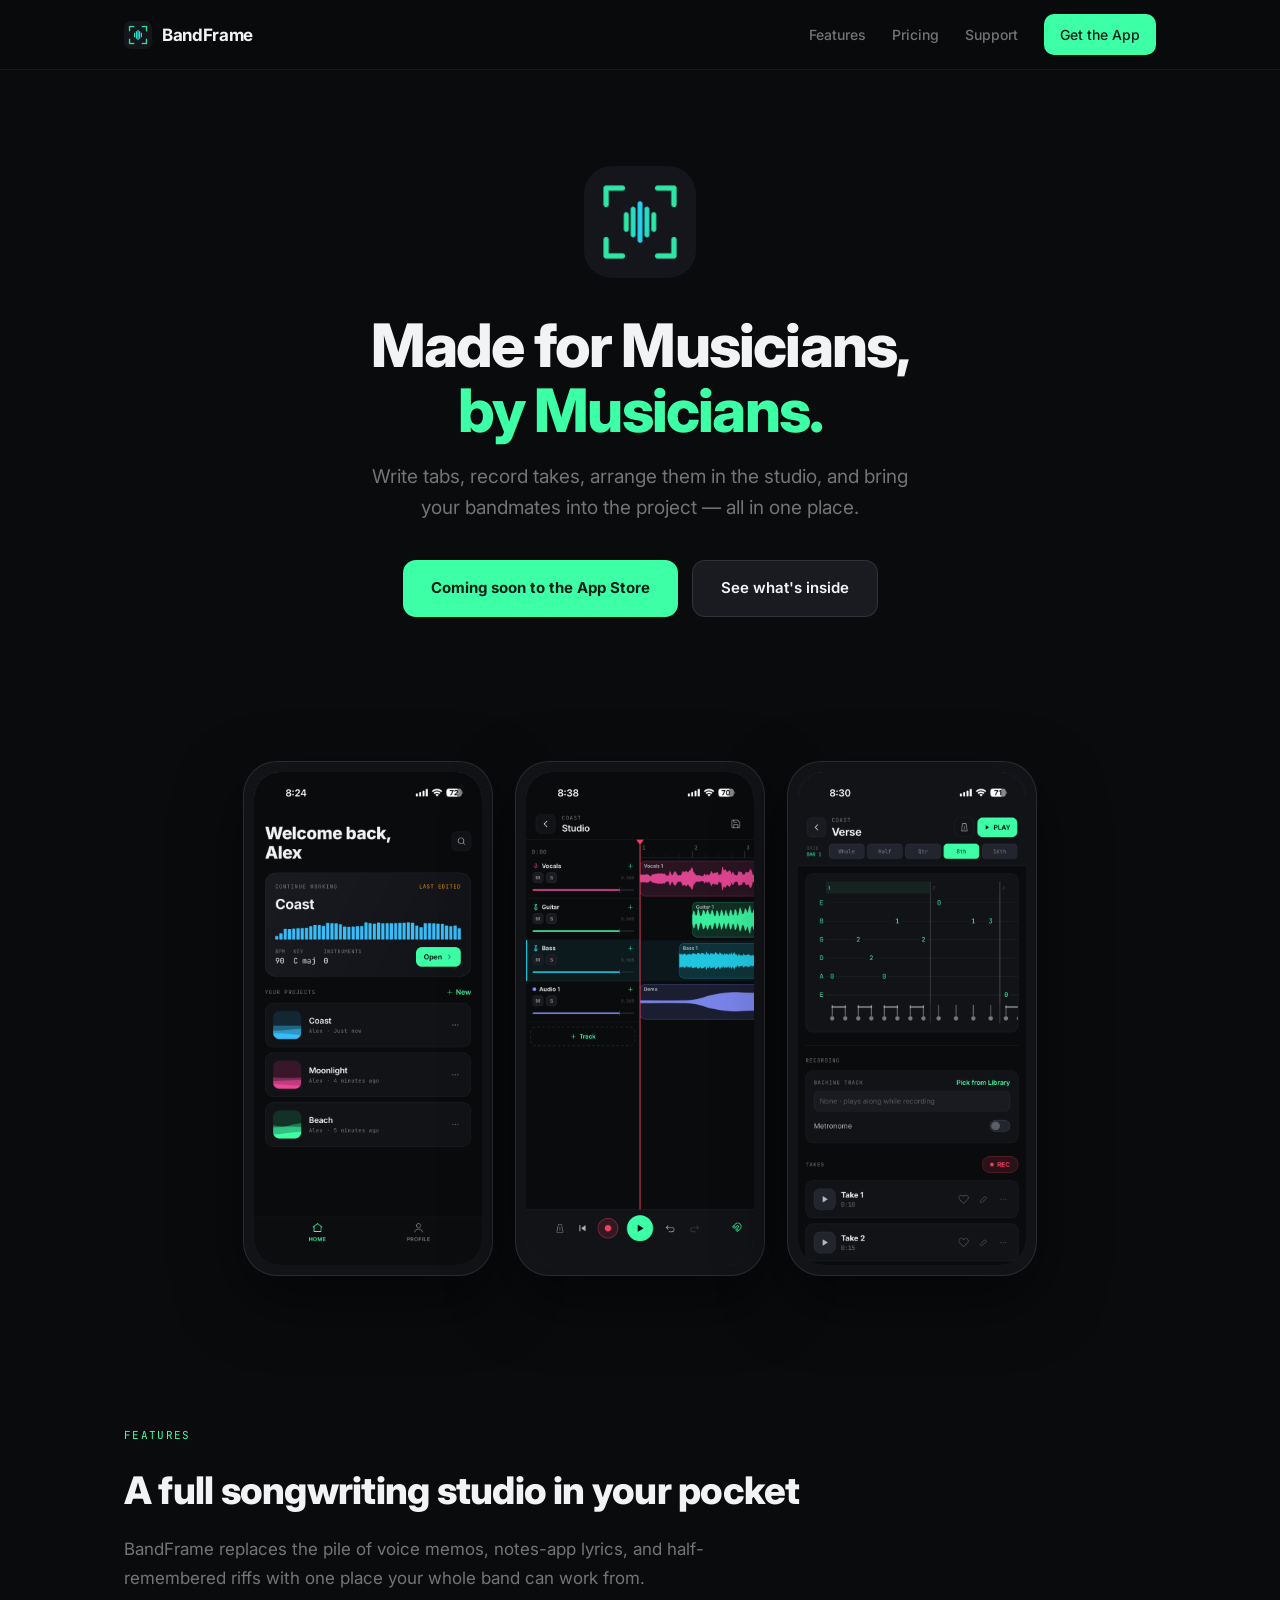
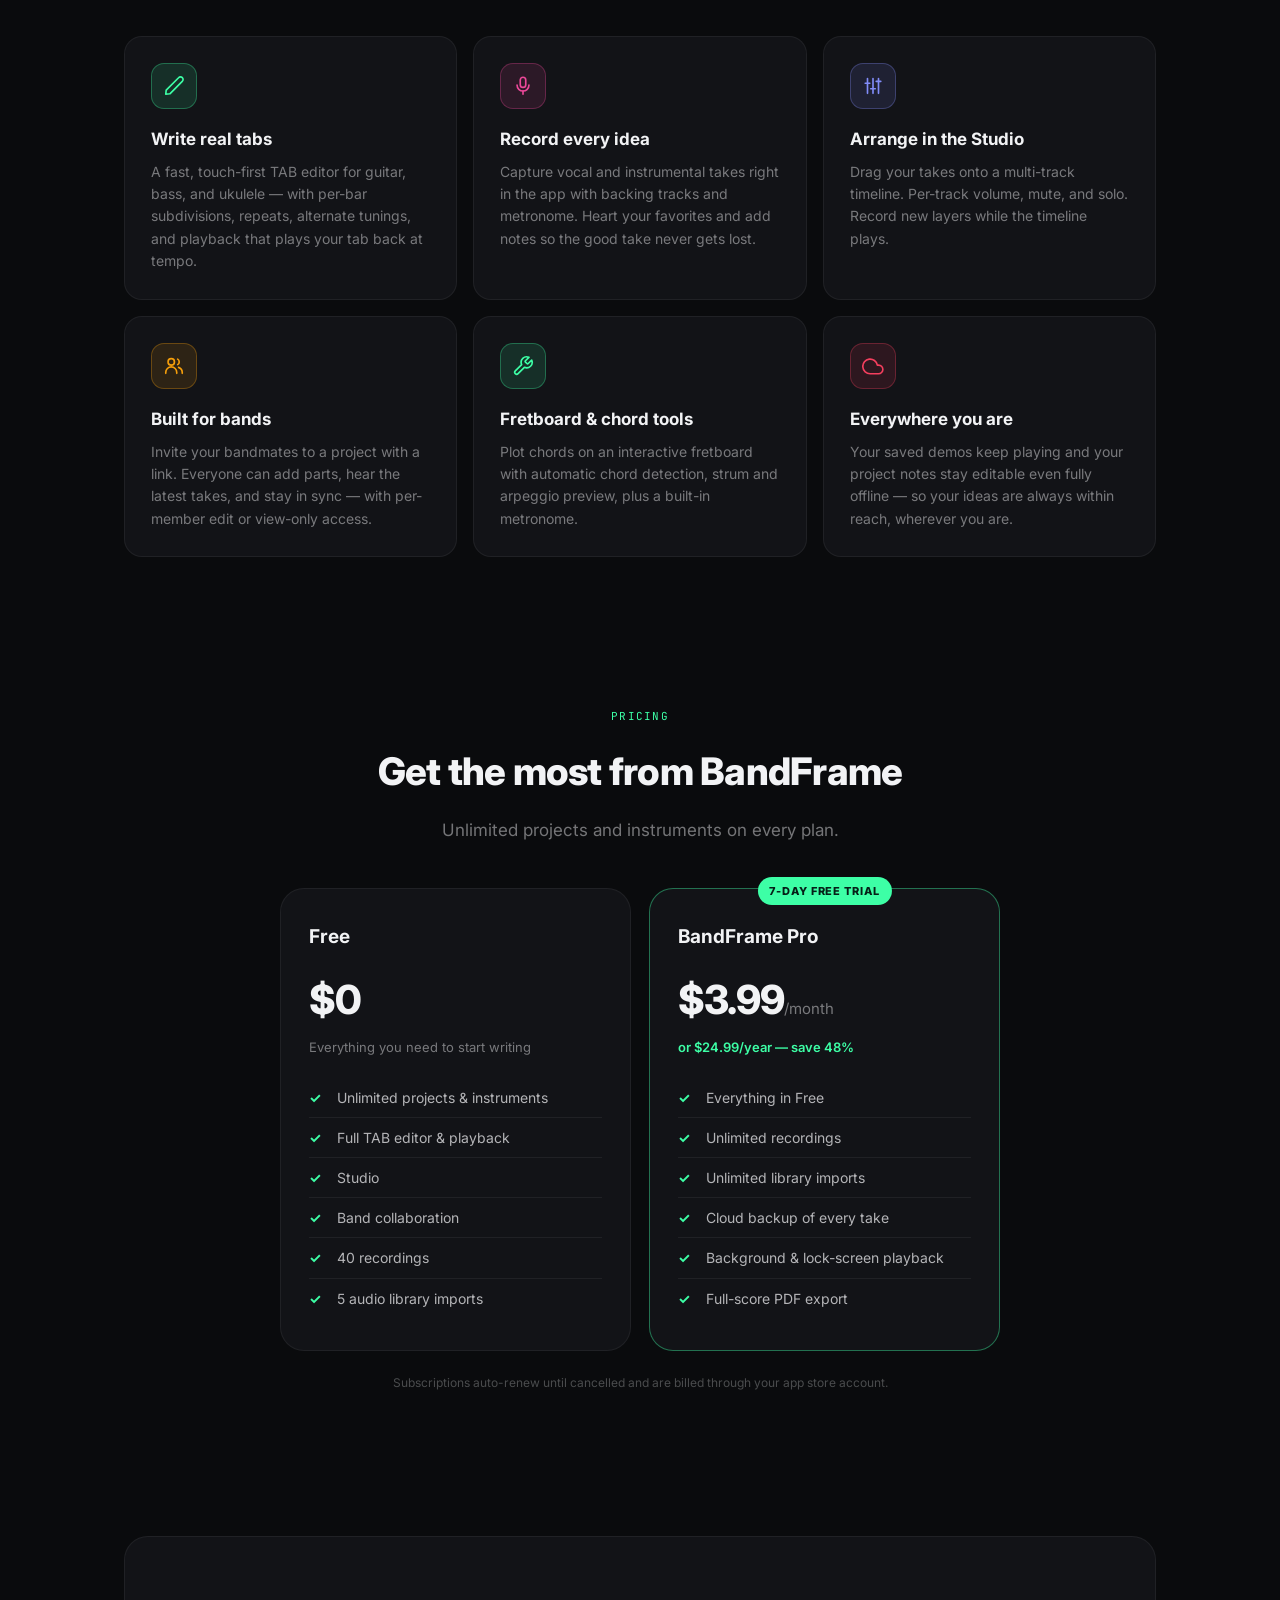
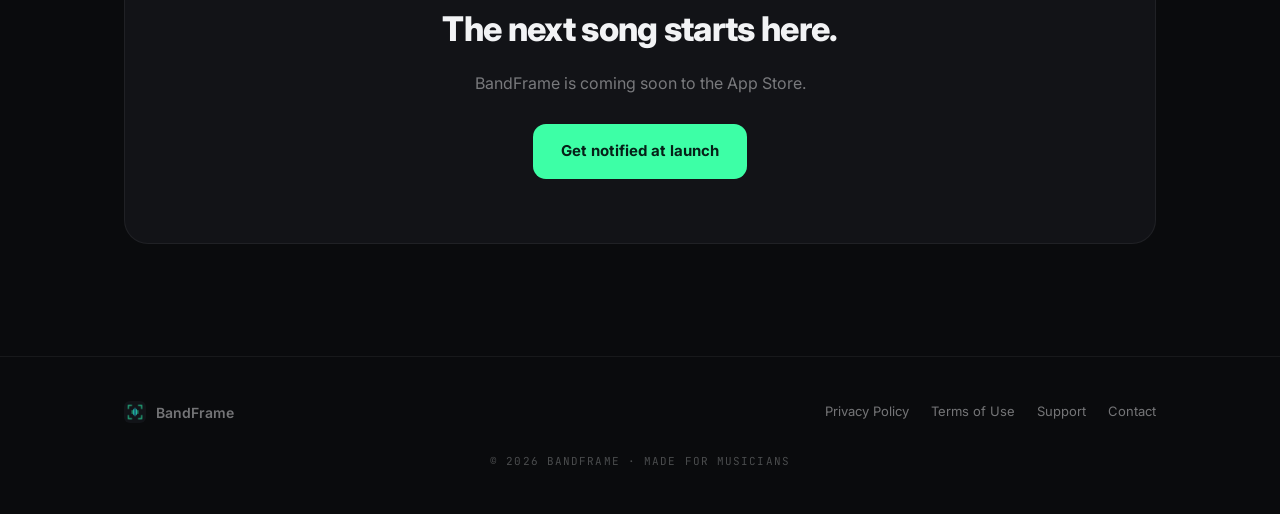
==== index.html @ 7e326de0 "text chnage" ====
<!DOCTYPE html>
<html lang="en">
<head>
  <meta charset="UTF-8" />
  <meta name="viewport" content="width=device-width, initial-scale=1.0" />
  <meta name="google-site-verification" content="zFxyB_yYhjBL-ATg4vZU-x3dX7OV2ujRb64PiQVIFmc" />
  <title>BandFrame — Write, record, and build songs with your band</title>
  <meta name="description" content="BandFrame is a songwriting studio in your pocket: write guitar tabs, record takes, arrange them in a multi-track mixer, and collaborate with your band." />
  <link rel="icon" href="/favicon.ico" sizes="any" />
  <link rel="icon" type="image/png" href="/assets/favicon.png" />
  <link rel="apple-touch-icon" href="/apple-touch-icon.png" />
  <link rel="preconnect" href="https://fonts.googleapis.com" />
  <link rel="preconnect" href="https://fonts.gstatic.com" crossorigin />
  <link href="https://fonts.googleapis.com/css2?family=Inter:wght@400;600;700;800&family=JetBrains+Mono:wght@400;700&display=swap" rel="stylesheet" />
  <link rel="stylesheet" href="/styles.css" />
  <meta property="og:title" content="BandFrame — Write, record, and build songs with your band" />
  <meta property="og:description" content="A songwriting studio in your pocket: tabs, recording, a multi-track mixer, and band collaboration." />
  <meta property="og:image" content="/assets/icon.png" />
</head>
<body>

  <nav>
    <div class="nav-inner">
      <a class="nav-brand" href="/">
        <img src="/assets/favicon.png" alt="" />
        BandFrame
      </a>
      <div class="nav-links">
        <a href="#features">Features</a>
        <a href="#pricing">Pricing</a>
        <a href="/support/">Support</a>
        <a class="nav-cta" href="#download">Get the App</a>
      </div>
    </div>
  </nav>

  <header class="hero">
    <div class="wrap">
      <img class="hero-icon" src="/assets/icon.png" alt="BandFrame app icon" />
      <h1>Made for Musicians,<br /><span class="accent">by Musicians.</span></h1>
      <p class="sub">
        Write tabs, record takes, arrange them in the studio, and bring
        your bandmates into the project — all in one place.
      </p>
      <div class="hero-ctas">
        <a class="btn-primary" id="download" href="#" aria-disabled="true">
           Coming soon to the App Store
        </a>
        <a class="btn-secondary" href="#features">See what's inside</a>
      </div>
    </div>
  </header>

  <section>
    <div class="wrap">
      <div class="shots">
        <div class="phone">
          <div class="phone-screen ph-1">
            <img src="/assets/projects2.PNG" alt="BandFrame band projects screenshot" />
          </div>
        </div>
        <div class="phone">
          <div class="phone-screen ph-2">
            <img src="/assets/studio2.PNG" alt="BandFrame Studio multi-track mixer screenshot" />
          </div>
        </div>
        <div class="phone">
          <div class="phone-screen ph-3">
            <img src="/assets/tab_editor3.PNG" alt="BandFrame TAB editor screenshot" />
          </div>
        </div>
      </div>
    </div>
  </section>

  <section id="features">
    <div class="wrap">
      <div class="section-label"><span class="mono">Features</span></div>
      <h2 class="section-title">A full songwriting studio in your pocket</h2>
      <p class="section-sub">
        BandFrame replaces the pile of voice memos, notes-app lyrics, and half-remembered
        riffs with one place your whole band can work from.
      </p>
      <div class="grid">
        <div class="card">
          <div class="card-icon tint-neon">
            <svg viewBox="0 0 24 24" aria-hidden="true">
              <path d="M17 3a2.83 2.83 0 1 1 4 4L7.5 20.5 3 21l.5-4.5L17 3z" />
            </svg>
          </div>
          <h3>Write real tabs</h3>
          <p>A fast, touch-first TAB editor for guitar, bass, and ukulele — with per-bar subdivisions, repeats, alternate tunings, and playback that plays your tab back at tempo.</p>
        </div>
        <div class="card">
          <div class="card-icon tint-pink">
            <svg viewBox="0 0 24 24" aria-hidden="true">
              <rect x="9" y="2.5" width="6" height="11" rx="3" />
              <path d="M5.5 11a6.5 6.5 0 0 0 13 0" />
              <line x1="12" y1="17.5" x2="12" y2="21" />
            </svg>
          </div>
          <h3>Record every idea</h3>
          <p>Capture vocal and instrumental takes right in the app with backing tracks and metronome. Heart your favorites and add notes so the good take never gets lost.</p>
        </div>
        <div class="card">
          <div class="card-icon tint-blue">
            <svg viewBox="0 0 24 24" aria-hidden="true">
              <line x1="6" y1="4" x2="6" y2="20" />
              <line x1="12" y1="4" x2="12" y2="20" />
              <line x1="18" y1="4" x2="18" y2="20" />
              <line x1="3.5" y1="9" x2="8.5" y2="9" />
              <line x1="9.5" y1="15" x2="14.5" y2="15" />
              <line x1="15.5" y1="7" x2="20.5" y2="7" />
            </svg>
          </div>
          <h3>Arrange in the Studio</h3>
          <p>Drag your takes onto a multi-track timeline. Per-track volume, mute, and solo. Record new layers while the timeline plays.</p>
        </div>
        <div class="card">
          <div class="card-icon tint-amber">
            <svg viewBox="0 0 24 24" aria-hidden="true">
              <circle cx="9" cy="7.5" r="3.5" />
              <path d="M3 20v-1a6 6 0 0 1 12 0v1" />
              <path d="M16 4.5a3.5 3.5 0 0 1 0 6" />
              <path d="M21 20v-1a6 6 0 0 0-4-5.5" />
            </svg>
          </div>
          <h3>Built for bands</h3>
          <p>Invite your bandmates to a project with a link. Everyone can add parts, hear the latest takes, and stay in sync — with per-member edit or view-only access.</p>
        </div>
        <div class="card">
          <div class="card-icon tint-neon">
            <svg viewBox="0 0 24 24" aria-hidden="true">
              <path d="M14.7 6.3a1 1 0 0 0 0 1.4l1.6 1.6a1 1 0 0 0 1.4 0l3.77-3.77a6 6 0 0 1-7.94 7.94l-6.91 6.91a2.12 2.12 0 0 1-3-3l6.91-6.91a6 6 0 0 1 7.94-7.94l-3.77 3.77z" />
            </svg>
          </div>
          <h3>Fretboard &amp; chord tools</h3>
          <p>Plot chords on an interactive fretboard with automatic chord detection, strum and arpeggio preview, plus a built-in metronome.</p>
        </div>
        <div class="card">
          <div class="card-icon tint-red">
            <svg viewBox="0 0 24 24" aria-hidden="true">
              <path d="M18 11h-1.26A8 8 0 1 0 9 20.5h9a4.75 4.75 0 0 0 0-9.5z" />
            </svg>
          </div>
          <h3>Everywhere you are</h3>
          <p>Your saved demos keep playing and your project notes stay editable even fully offline — so your ideas are always within reach, wherever you are.</p>
        </div>
      </div>
    </div>
  </section>

  <section id="pricing">
    <div class="wrap">
      <div class="section-label" style="text-align:center"><span class="mono">Pricing</span></div>
      <h2 class="section-title" style="text-align:center">Get the most from BandFrame</h2>
      <p class="section-sub" style="text-align:center; margin-left:auto; margin-right:auto;">
        Unlimited projects and instruments on every plan.
      </p>
      <div class="pricing-grid">
        <div class="price-card">
          <h3>Free</h3>
          <div class="price-line"><span class="amount">$0</span></div>
          <p class="price-free-sub">Everything you need to start writing</p>
          <ul>
            <li>Unlimited projects &amp; instruments</li>
            <li>Full TAB editor &amp; playback</li>
            <li>Studio</li>
            <li>Band collaboration</li>
            <li>40 recordings</li>
            <li>5 audio library imports</li>
          </ul>
        </div>
        <div class="price-card featured">
          <span class="badge">7-day free trial</span>
          <h3>BandFrame Pro</h3>
          <div class="price-line"><span class="amount">$3.99</span><span class="period">/month</span></div>
          <p class="price-alt">or $24.99/year — save 48%</p>
          <ul>
            <li>Everything in Free</li>
            <li>Unlimited recordings</li>
            <li>Unlimited library imports</li>
            <li>Cloud backup of every take</li>
            <li>Background &amp; lock-screen playback</li>
            <li>Full-score PDF export</li>
          </ul>
        </div>
      </div>
      <p class="pricing-note">
        Subscriptions auto-renew until cancelled and are billed through your app store account.
      </p>
    </div>
  </section>

  <section>
    <div class="wrap">
      <div class="cta-band">
        <h2>The next song starts here.</h2>
        <p>BandFrame is coming soon to the App Store.</p>
        <a class="btn-primary" href="/support/">Get notified at launch</a>
      </div>
    </div>
  </section>

  <footer>
    <div class="footer-inner">
      <div class="footer-brand">
        <img src="/assets/favicon.png" alt="" />
        BandFrame
      </div>
      <div class="footer-links">
        <a href="/privacy/">Privacy Policy</a>
        <a href="/terms/">Terms of Use</a>
        <a href="/support/">Support</a>
        <a href="mailto:bandframeapp@gmail.com">Contact</a>
      </div>
      <div class="footer-copy">© 2026 BandFrame · Made for musicians</div>
    </div>
  </footer>

</body>
</html>
---- styles.css ----
/* BandFrame site — shares the app's design tokens (src/theme/tokens.ts) */
:root {
  --bg: #0A0B0D;
  --surface: #121317;
  --surface2: #191B21;
  --surface3: #22252D;
  --hairline: rgba(255, 255, 255, 0.06);
  --hairline2: rgba(255, 255, 255, 0.10);
  --ink: #F2F3F5;
  --ink2: rgba(242, 243, 245, 0.72);
  --ink3: rgba(242, 243, 245, 0.46);
  --ink4: rgba(242, 243, 245, 0.28);
  --neon: #3DFFA6;
  --neon-soft: rgba(61, 255, 166, 0.18);
  --neon-glow: rgba(61, 255, 166, 0.45);
  --amber: #F59E0B;
  --red: #F43F5E;
  --blue: #818CF8;
  --pink: #EC4899;
  --r2: 12px;
  --r3: 18px;
  --r4: 24px;
}

* { box-sizing: border-box; margin: 0; padding: 0; }

html { scroll-behavior: smooth; }

body {
  background: var(--bg);
  color: var(--ink2);
  font-family: 'Inter', -apple-system, BlinkMacSystemFont, 'Segoe UI', sans-serif;
  font-size: 16px;
  line-height: 1.65;
  -webkit-font-smoothing: antialiased;
}

.mono {
  font-family: 'JetBrains Mono', ui-monospace, monospace;
  letter-spacing: 0.12em;
  text-transform: uppercase;
  font-size: 11px;
  color: var(--ink3);
}

a { color: var(--neon); text-decoration: none; }
a:hover { text-decoration: underline; }

.wrap { max-width: 1080px; margin: 0 auto; padding: 0 24px; }
.wrap-narrow { max-width: 760px; margin: 0 auto; padding: 0 24px; }

/* ---------- Nav ---------- */
nav {
  position: sticky;
  top: 0;
  z-index: 50;
  background: rgba(10, 11, 13, 0.85);
  backdrop-filter: blur(14px);
  -webkit-backdrop-filter: blur(14px);
  border-bottom: 1px solid var(--hairline);
}
.nav-inner {
  max-width: 1080px;
  margin: 0 auto;
  padding: 14px 24px;
  display: flex;
  align-items: center;
  justify-content: space-between;
}
.nav-brand {
  display: flex;
  align-items: center;
  gap: 10px;
  color: var(--ink);
  font-weight: 700;
  font-size: 17px;
  letter-spacing: -0.02em;
}
.nav-brand:hover { text-decoration: none; }
.nav-brand img { width: 28px; height: 28px; border-radius: 7px; }
.nav-links { display: flex; align-items: center; gap: 26px; }
.nav-links a { color: var(--ink3); font-size: 14px; font-weight: 500; }
.nav-links a:hover { color: var(--ink); text-decoration: none; }
.nav-cta {
  background: var(--neon);
  color: #062018 !important;
  font-weight: 700;
  font-size: 13px;
  padding: 9px 16px;
  border-radius: 10px;
}
.nav-cta:hover { text-decoration: none; filter: brightness(1.08); }

/* ---------- Hero ---------- */
.hero {
  position: relative;
  padding: 96px 0 72px;
  text-align: center;
  overflow: hidden;
}
.hero-icon {
  width: 112px;
  height: 112px;
  border-radius: 28px;
  margin-bottom: 28px;
}
.hero h1 {
  color: var(--ink);
  font-size: clamp(38px, 6vw, 60px);
  font-weight: 800;
  letter-spacing: -0.03em;
  line-height: 1.08;
  margin-bottom: 18px;
}
.hero h1 .accent { color: var(--neon); }
.hero p.sub {
  font-size: 19px;
  color: var(--ink3);
  max-width: 560px;
  margin: 0 auto 36px;
}
.hero-ctas { display: flex; gap: 14px; justify-content: center; flex-wrap: wrap; }
.btn-primary {
  display: inline-flex;
  align-items: center;
  gap: 8px;
  background: var(--neon);
  color: #062018;
  font-weight: 700;
  font-size: 15px;
  padding: 15px 28px;
  border-radius: 13px;
}
.btn-primary:hover { text-decoration: none; filter: brightness(1.08); }
.btn-secondary {
  display: inline-flex;
  align-items: center;
  gap: 8px;
  background: var(--surface2);
  border: 1px solid var(--hairline2);
  color: var(--ink);
  font-weight: 600;
  font-size: 15px;
  padding: 15px 28px;
  border-radius: 13px;
}
.btn-secondary:hover { text-decoration: none; border-color: var(--neon-glow); }
.hero-note { margin-top: 18px; font-size: 13px; color: var(--ink4); }

/* ---------- Sections ---------- */
section { padding: 72px 0; }
.section-label { margin-bottom: 12px; }
.section-label .mono { color: var(--neon); }
h2.section-title {
  color: var(--ink);
  font-size: clamp(28px, 4vw, 38px);
  font-weight: 800;
  letter-spacing: -0.02em;
  margin-bottom: 14px;
}
p.section-sub { color: var(--ink3); font-size: 17px; max-width: 620px; margin-bottom: 44px; }

/* ---------- Feature grid ---------- */
.grid {
  display: grid;
  grid-template-columns: repeat(auto-fit, minmax(300px, 1fr));
  gap: 16px;
}
.card {
  background: var(--surface);
  border: 1px solid var(--hairline);
  border-radius: var(--r3);
  padding: 26px;
  transition: border-color 0.2s ease, transform 0.2s ease;
}
.card:hover { border-color: var(--hairline2); transform: translateY(-2px); }
.card-icon {
  width: 46px;
  height: 46px;
  border-radius: 13px;
  display: flex;
  align-items: center;
  justify-content: center;
  margin-bottom: 16px;
  font-size: 21px;
  border: 1px solid;
}
.card-icon svg {
  width: 22px;
  height: 22px;
  stroke: currentColor;
  fill: none;
  stroke-width: 1.8;
  stroke-linecap: round;
  stroke-linejoin: round;
}
.card h3 { color: var(--ink); font-size: 17px; font-weight: 700; margin-bottom: 8px; }
.card p { color: var(--ink3); font-size: 14px; line-height: 1.6; }
.tint-neon  { background: rgba(61,255,166,0.12);  border-color: rgba(61,255,166,0.3) !important;  color: #3dffa6; }
.tint-pink  { background: rgba(236,72,153,0.12);  border-color: rgba(236,72,153,0.3) !important;  color: #ec4899; }
.tint-amber { background: rgba(245,158,11,0.12);  border-color: rgba(245,158,11,0.3) !important;  color: #f59e0b; }
.tint-blue  { background: rgba(129,140,248,0.12); border-color: rgba(129,140,248,0.3) !important; color: #818cf8; }
.tint-red   { background: rgba(244,63,94,0.12);   border-color: rgba(244,63,94,0.3) !important;   color: #f43f5e; }

/* ---------- Screenshots ---------- */
.shots {
  display: flex;
  gap: 22px;
  justify-content: center;
  flex-wrap: wrap;
}
.phone {
  width: 250px;
  aspect-ratio: 1260 / 2600;
  border-radius: 34px;
  border: 1px solid var(--hairline2);
  background: var(--surface);
  padding: 10px;
  box-shadow: 0 24px 64px rgba(0, 0, 0, 0.5);
}
.phone-screen {
  width: 100%;
  height: 100%;
  border-radius: 26px;
  overflow: hidden;
  display: flex;
  flex-direction: column;
  align-items: center;
  justify-content: center;
  gap: 10px;
  text-align: center;
  padding: 0;
}
.phone-screen img { width: 100%; height: 100%; object-fit: contain; border-radius: 26px; }
.phone-screen .ph-label { color: var(--ink); font-weight: 700; font-size: 15px; }
.phone-screen .ph-sub { color: var(--ink4); font-size: 11px; }
.ph-1 { background: linear-gradient(160deg, rgba(61,255,166,0.16), rgba(61,255,166,0.03) 60%), var(--surface2); }
.ph-2 { background: linear-gradient(160deg, rgba(236,72,153,0.16), rgba(236,72,153,0.03) 60%), var(--surface2); }
.ph-3 { background: linear-gradient(160deg, rgba(129,140,248,0.16), rgba(129,140,248,0.03) 60%), var(--surface2); }

/* ---------- Pricing ---------- */
.pricing-grid {
  display: grid;
  grid-template-columns: repeat(auto-fit, minmax(280px, 1fr));
  gap: 18px;
  max-width: 720px;
  margin: 0 auto;
}
.price-card {
  background: var(--surface);
  border: 1px solid var(--hairline);
  border-radius: var(--r4);
  padding: 32px 28px;
}
.price-card.featured {
  border-color: rgba(61, 255, 166, 0.4);
  position: relative;
}
.badge {
  position: absolute;
  top: -12px;
  left: 50%;
  transform: translateX(-50%);
  background: var(--neon);
  color: #062018;
  font-size: 11px;
  font-weight: 800;
  letter-spacing: 0.08em;
  text-transform: uppercase;
  padding: 5px 12px;
  border-radius: 999px;
}
.price-card h3 { color: var(--ink); font-size: 19px; font-weight: 700; margin-bottom: 4px; }
.price-line { margin: 14px 0 4px; }
.price-line .amount { color: var(--ink); font-size: 40px; font-weight: 800; letter-spacing: -0.02em; }
.price-line .period { color: var(--ink3); font-size: 15px; }
.price-alt { color: var(--neon); font-size: 13px; font-weight: 600; margin-bottom: 20px; }
.price-free-sub { color: var(--ink3); font-size: 13px; margin-bottom: 20px; }
.price-card ul { list-style: none; }
.price-card li {
  color: var(--ink2);
  font-size: 14px;
  padding: 8px 0 8px 28px;
  position: relative;
  border-bottom: 1px solid var(--hairline);
}
.price-card li:last-child { border-bottom: none; }
.price-card li::before {
  content: '✓';
  position: absolute;
  left: 0;
  color: var(--neon);
  font-weight: 700;
}
.price-card li.dim { color: var(--ink4); }
.price-card li.dim::before { content: '—'; color: var(--ink4); }
.pricing-note { text-align: center; color: var(--ink4); font-size: 12px; margin-top: 22px; }

/* ---------- CTA band ---------- */
.cta-band {
  text-align: center;
  background: var(--surface);
  border: 1px solid var(--hairline);
  border-radius: var(--r4);
  padding: 64px 32px;
  position: relative;
  overflow: hidden;
}
.cta-band h2 { color: var(--ink); font-size: clamp(26px, 4vw, 34px); font-weight: 800; letter-spacing: -0.02em; margin-bottom: 12px; }
.cta-band p { color: var(--ink3); margin-bottom: 28px; }

/* ---------- Footer ---------- */
footer {
  border-top: 1px solid var(--hairline);
  padding: 44px 0;
  margin-top: 40px;
}
.footer-inner {
  max-width: 1080px;
  margin: 0 auto;
  padding: 0 24px;
  display: flex;
  align-items: center;
  justify-content: space-between;
  flex-wrap: wrap;
  gap: 18px;
}
.footer-brand { display: flex; align-items: center; gap: 10px; color: var(--ink3); font-size: 14px; font-weight: 600; }
.footer-brand img { width: 22px; height: 22px; border-radius: 6px; opacity: 0.85; }
.footer-links { display: flex; gap: 22px; flex-wrap: wrap; }
.footer-links a { color: var(--ink3); font-size: 13px; }
.footer-links a:hover { color: var(--ink); text-decoration: none; }
.footer-copy { width: 100%; text-align: center; color: var(--ink4); font-size: 11px; margin-top: 10px; font-family: 'JetBrains Mono', monospace; letter-spacing: 0.1em; text-transform: uppercase; }

/* ---------- Legal / content pages ---------- */
.page-header { padding: 72px 0 12px; }
.page-header h1 { color: var(--ink); font-size: clamp(30px, 5vw, 42px); font-weight: 800; letter-spacing: -0.02em; margin-bottom: 6px; }
.page-header .meta { color: var(--ink3); font-size: 14px; }
.legal { padding: 24px 0 96px; }
.legal h2 { color: var(--ink); font-size: 22px; font-weight: 700; letter-spacing: -0.01em; margin: 40px 0 12px; }
.legal h3 { color: var(--ink); font-size: 17px; font-weight: 600; margin: 24px 0 8px; }
.legal p, .legal li { color: var(--ink2); font-size: 15.5px; }
.legal ul { padding-left: 22px; margin: 10px 0; }
.legal li { margin: 6px 0; }
.legal strong { color: var(--ink); font-weight: 600; }
.legal hr { border: none; border-top: 1px solid var(--hairline); margin: 36px 0; }
.legal table { width: 100%; border-collapse: collapse; margin: 16px 0; font-size: 14.5px; }
.legal th, .legal td { text-align: left; padding: 10px 12px; border-bottom: 1px solid var(--hairline); }
.legal th { color: var(--ink); font-weight: 600; }

/* ---------- Support ---------- */
.support-card {
  background: var(--surface);
  border: 1px solid var(--hairline);
  border-radius: var(--r3);
  padding: 32px;
  margin: 20px 0;
}
.support-card h3 { color: var(--ink); font-size: 18px; font-weight: 700; margin-top: 0; margin-bottom: 8px; }
.support-card p { color: var(--ink3); font-size: 15px; }

@media (max-width: 640px) {
  .nav-links { gap: 16px; }
  .nav-links a:not(.nav-cta) { display: none; }
  .hero { padding: 64px 0 48px; }
  section { padding: 52px 0; }
}
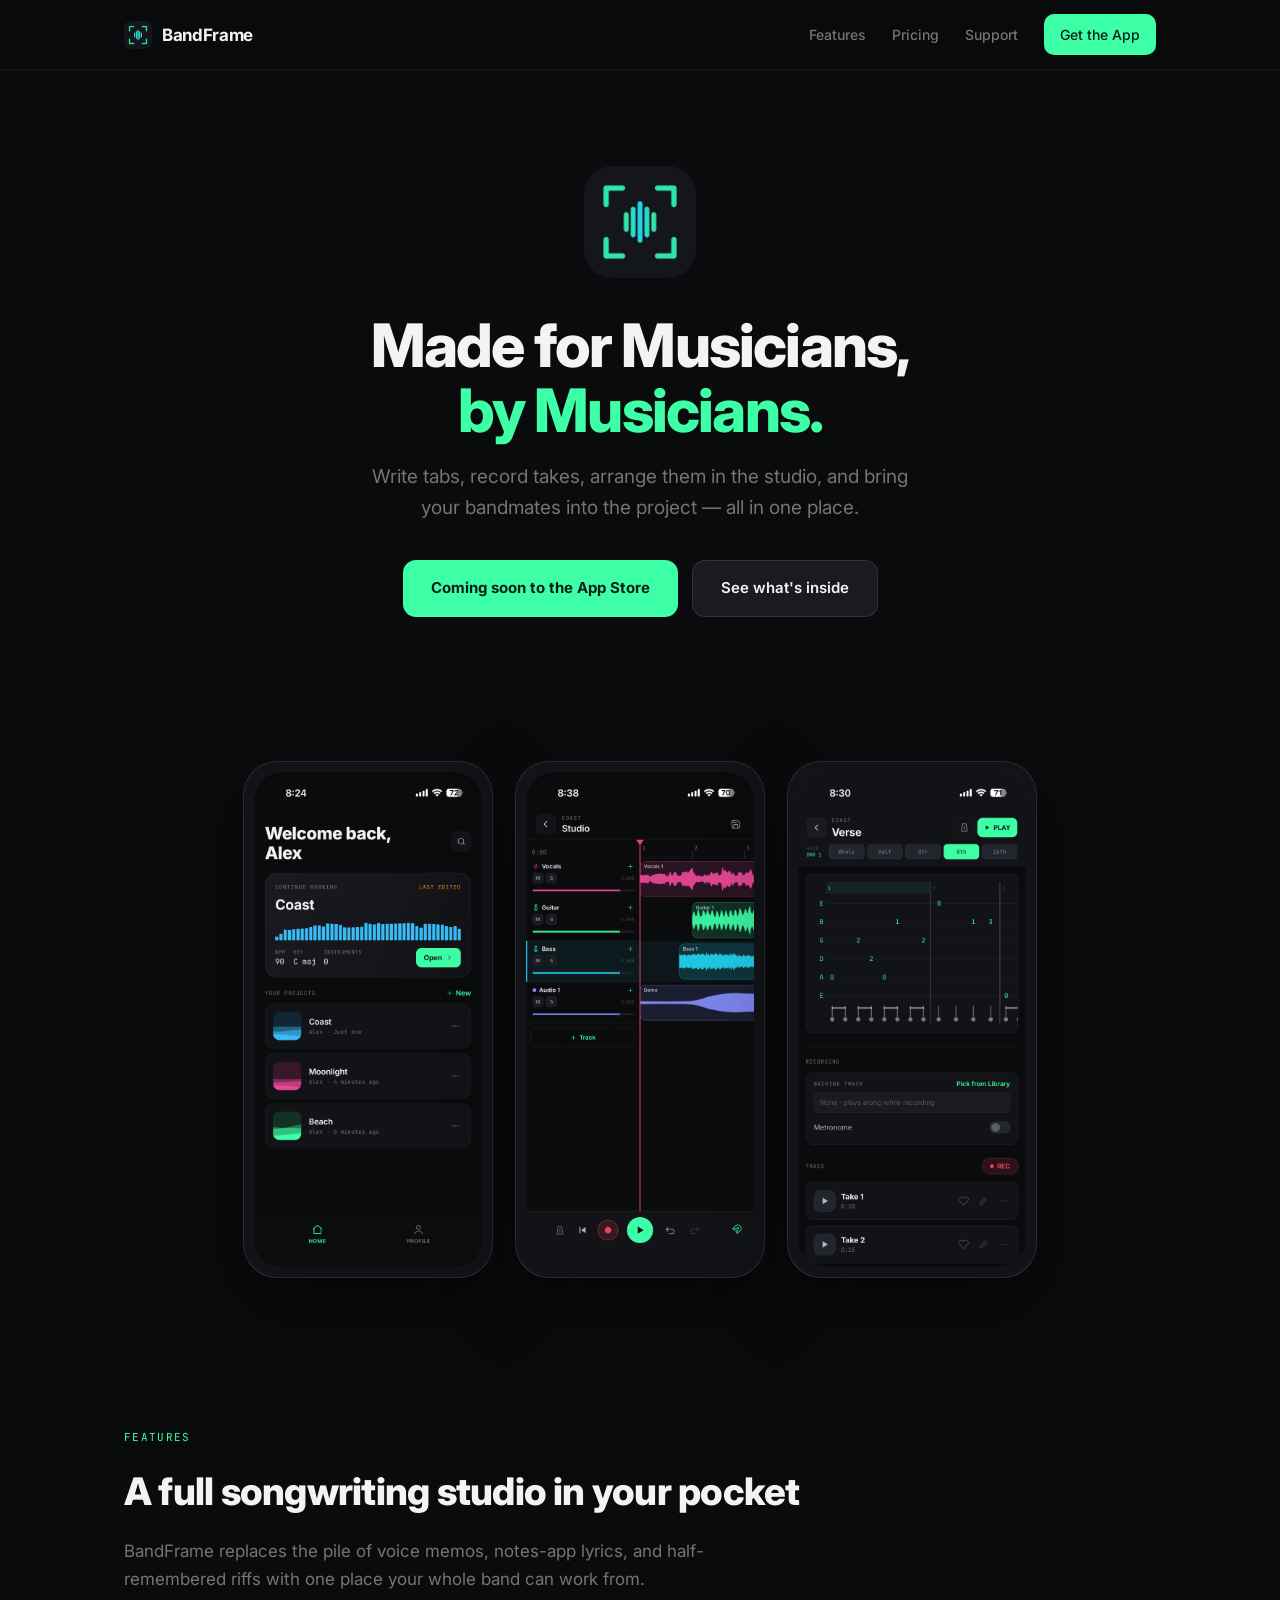
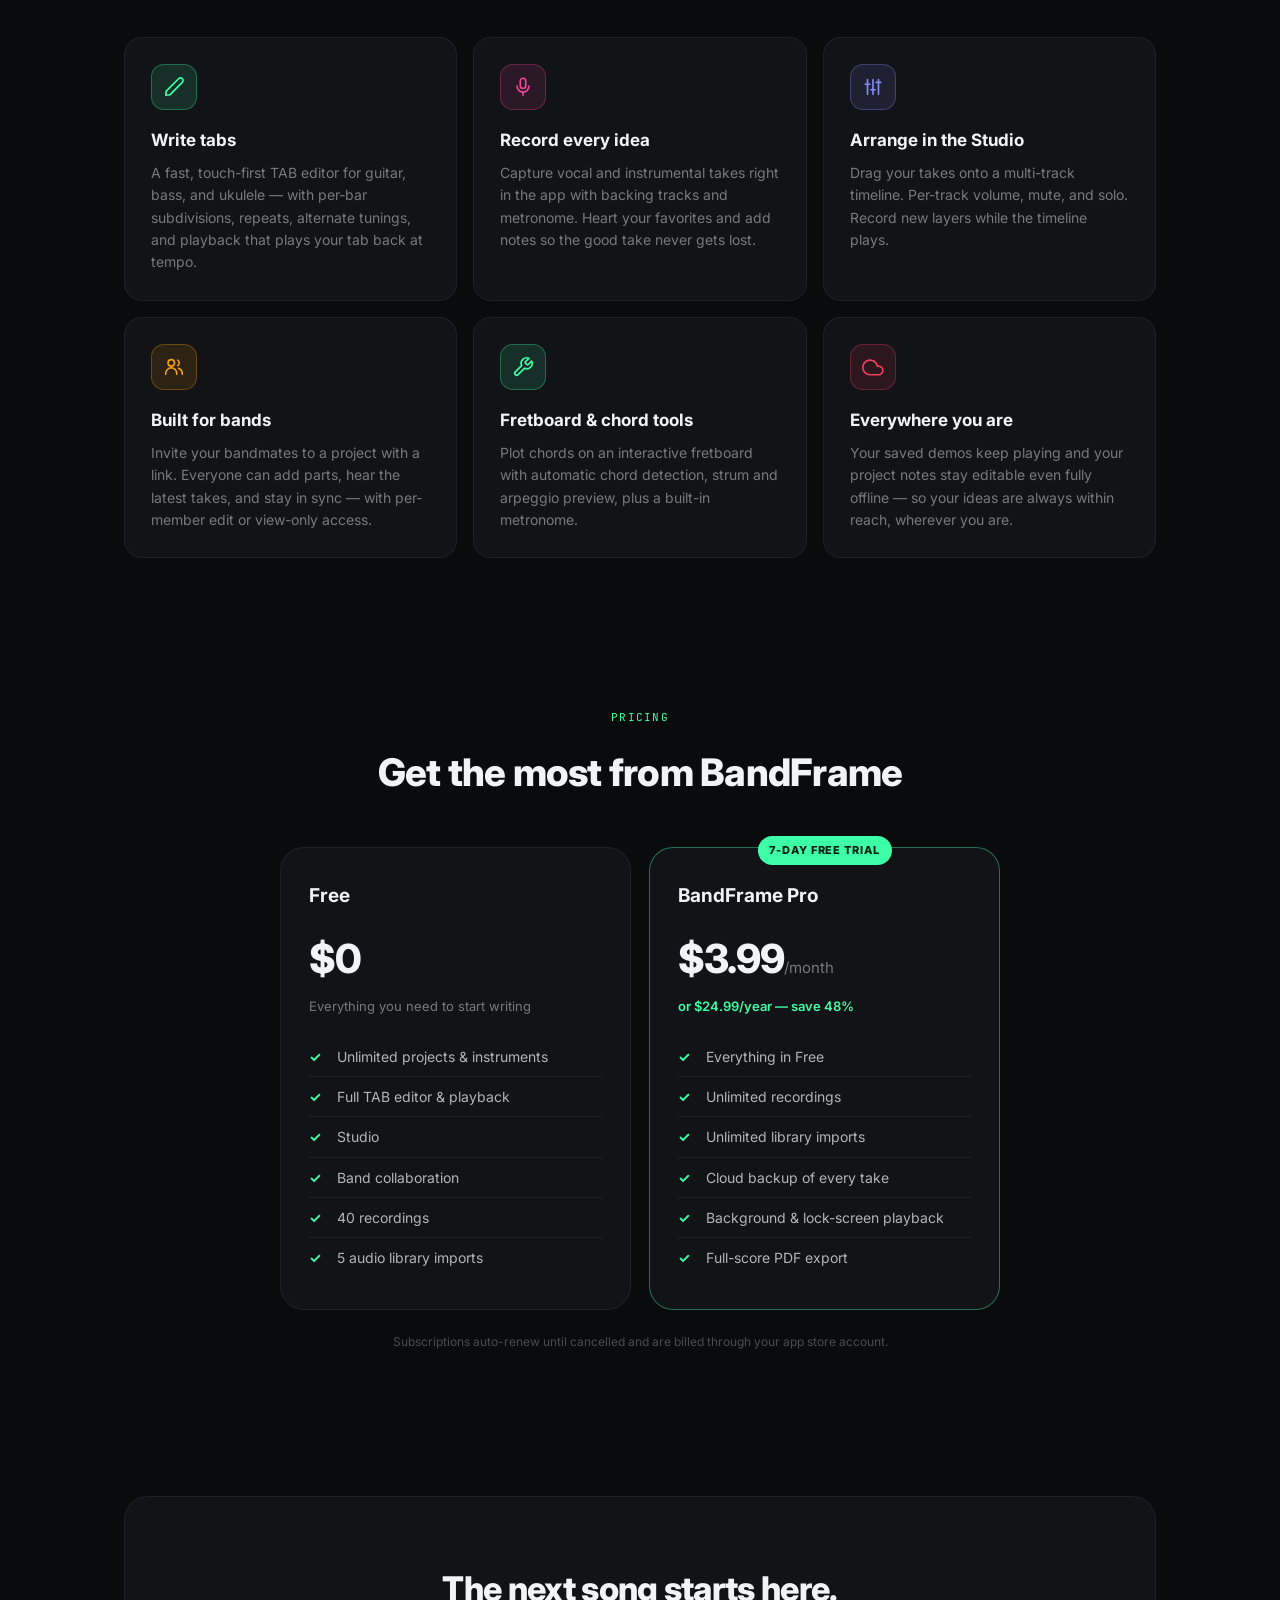
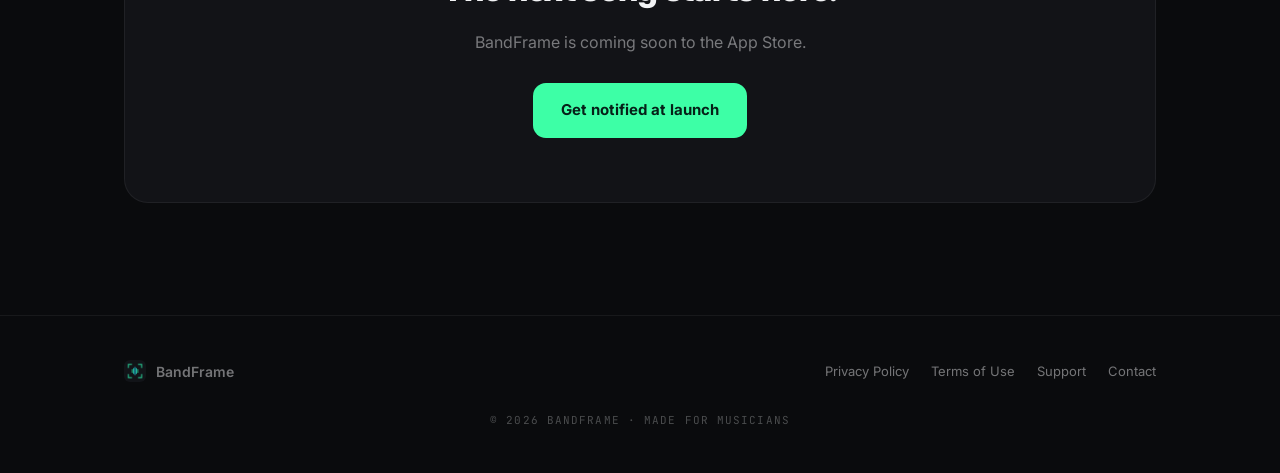
==== commit aad17576: "changes" ====
--- a/index.html
+++ b/index.html
@@ -88,7 +88,7 @@
               <path d="M17 3a2.83 2.83 0 1 1 4 4L7.5 20.5 3 21l.5-4.5L17 3z" />
             </svg>
           </div>
-          <h3>Write real tabs</h3>
+          <h3>Write tabs</h3>
           <p>A fast, touch-first TAB editor for guitar, bass, and ukulele — with per-bar subdivisions, repeats, alternate tunings, and playback that plays your tab back at tempo.</p>
         </div>
         <div class="card">
@@ -155,7 +155,7 @@
       <div class="section-label" style="text-align:center"><span class="mono">Pricing</span></div>
       <h2 class="section-title" style="text-align:center">Get the most from BandFrame</h2>
       <p class="section-sub" style="text-align:center; margin-left:auto; margin-right:auto;">
-        Unlimited projects and instruments on every plan.
+        
       </p>
       <div class="pricing-grid">
         <div class="price-card">
--- a/styles.css
+++ b/styles.css
@@ -211,7 +211,7 @@
 }
 .phone {
   width: 250px;
-  aspect-ratio: 1260 / 2600;
+  flex-shrink: 0;
   border-radius: 34px;
   border: 1px solid var(--hairline2);
   background: var(--surface);
@@ -220,18 +220,10 @@
 }
 .phone-screen {
   width: 100%;
-  height: 100%;
   border-radius: 26px;
   overflow: hidden;
-  display: flex;
-  flex-direction: column;
-  align-items: center;
-  justify-content: center;
-  gap: 10px;
-  text-align: center;
-  padding: 0;
-}
-.phone-screen img { width: 100%; height: 100%; object-fit: contain; border-radius: 26px; }
+}
+.phone-screen img { display: block; width: 100%; height: auto; aspect-ratio: 1260 / 2736; border-radius: 26px; }
 .phone-screen .ph-label { color: var(--ink); font-weight: 700; font-size: 15px; }
 .phone-screen .ph-sub { color: var(--ink4); font-size: 11px; }
 .ph-1 { background: linear-gradient(160deg, rgba(61,255,166,0.16), rgba(61,255,166,0.03) 60%), var(--surface2); }
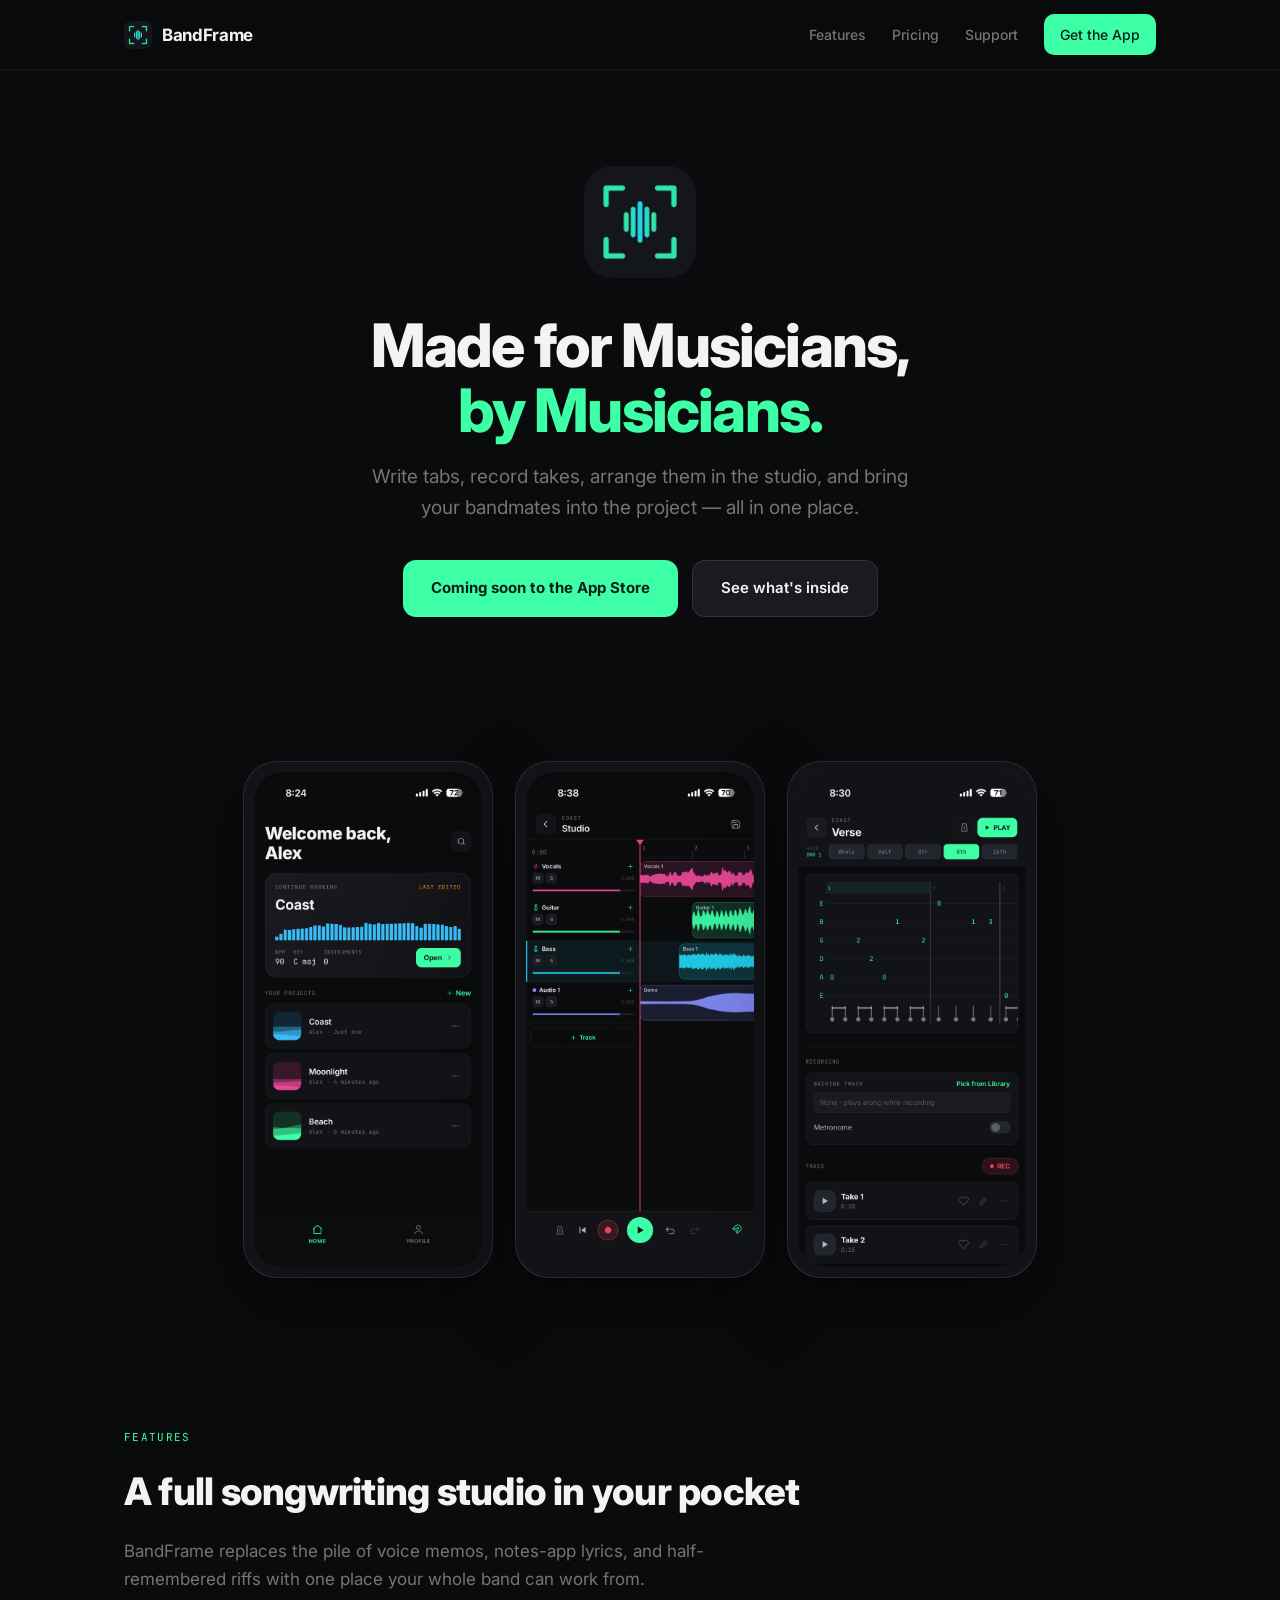
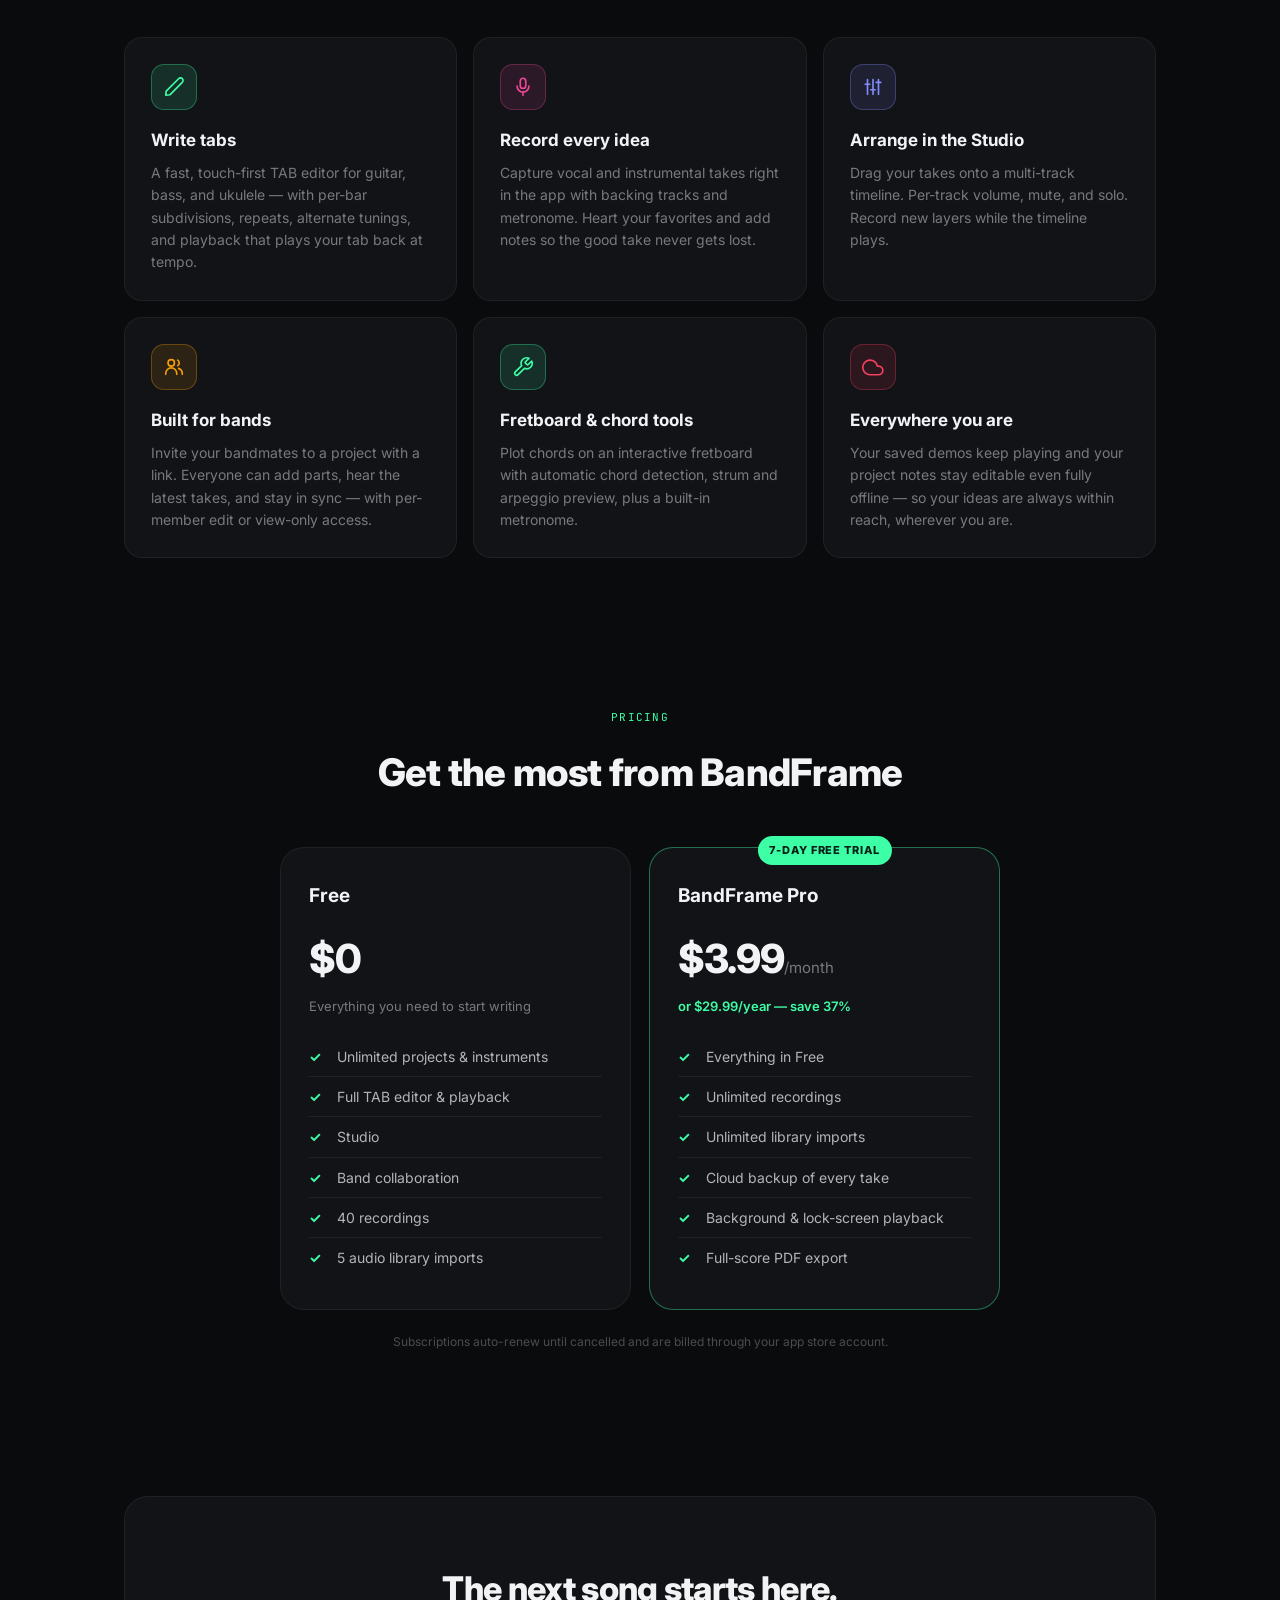
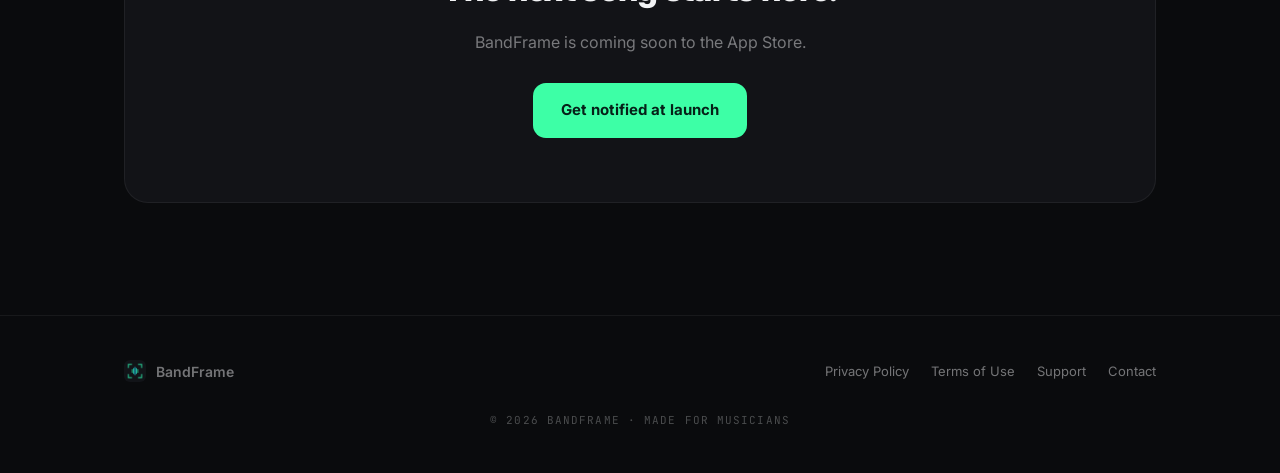
==== commit 3af4110d: "change" ====
--- a/index.html
+++ b/index.html
@@ -175,7 +175,7 @@
           <span class="badge">7-day free trial</span>
           <h3>BandFrame Pro</h3>
           <div class="price-line"><span class="amount">$3.99</span><span class="period">/month</span></div>
-          <p class="price-alt">or $24.99/year — save 48%</p>
+          <p class="price-alt">or $29.99/year — save 37%</p>
           <ul>
             <li>Everything in Free</li>
             <li>Unlimited recordings</li>
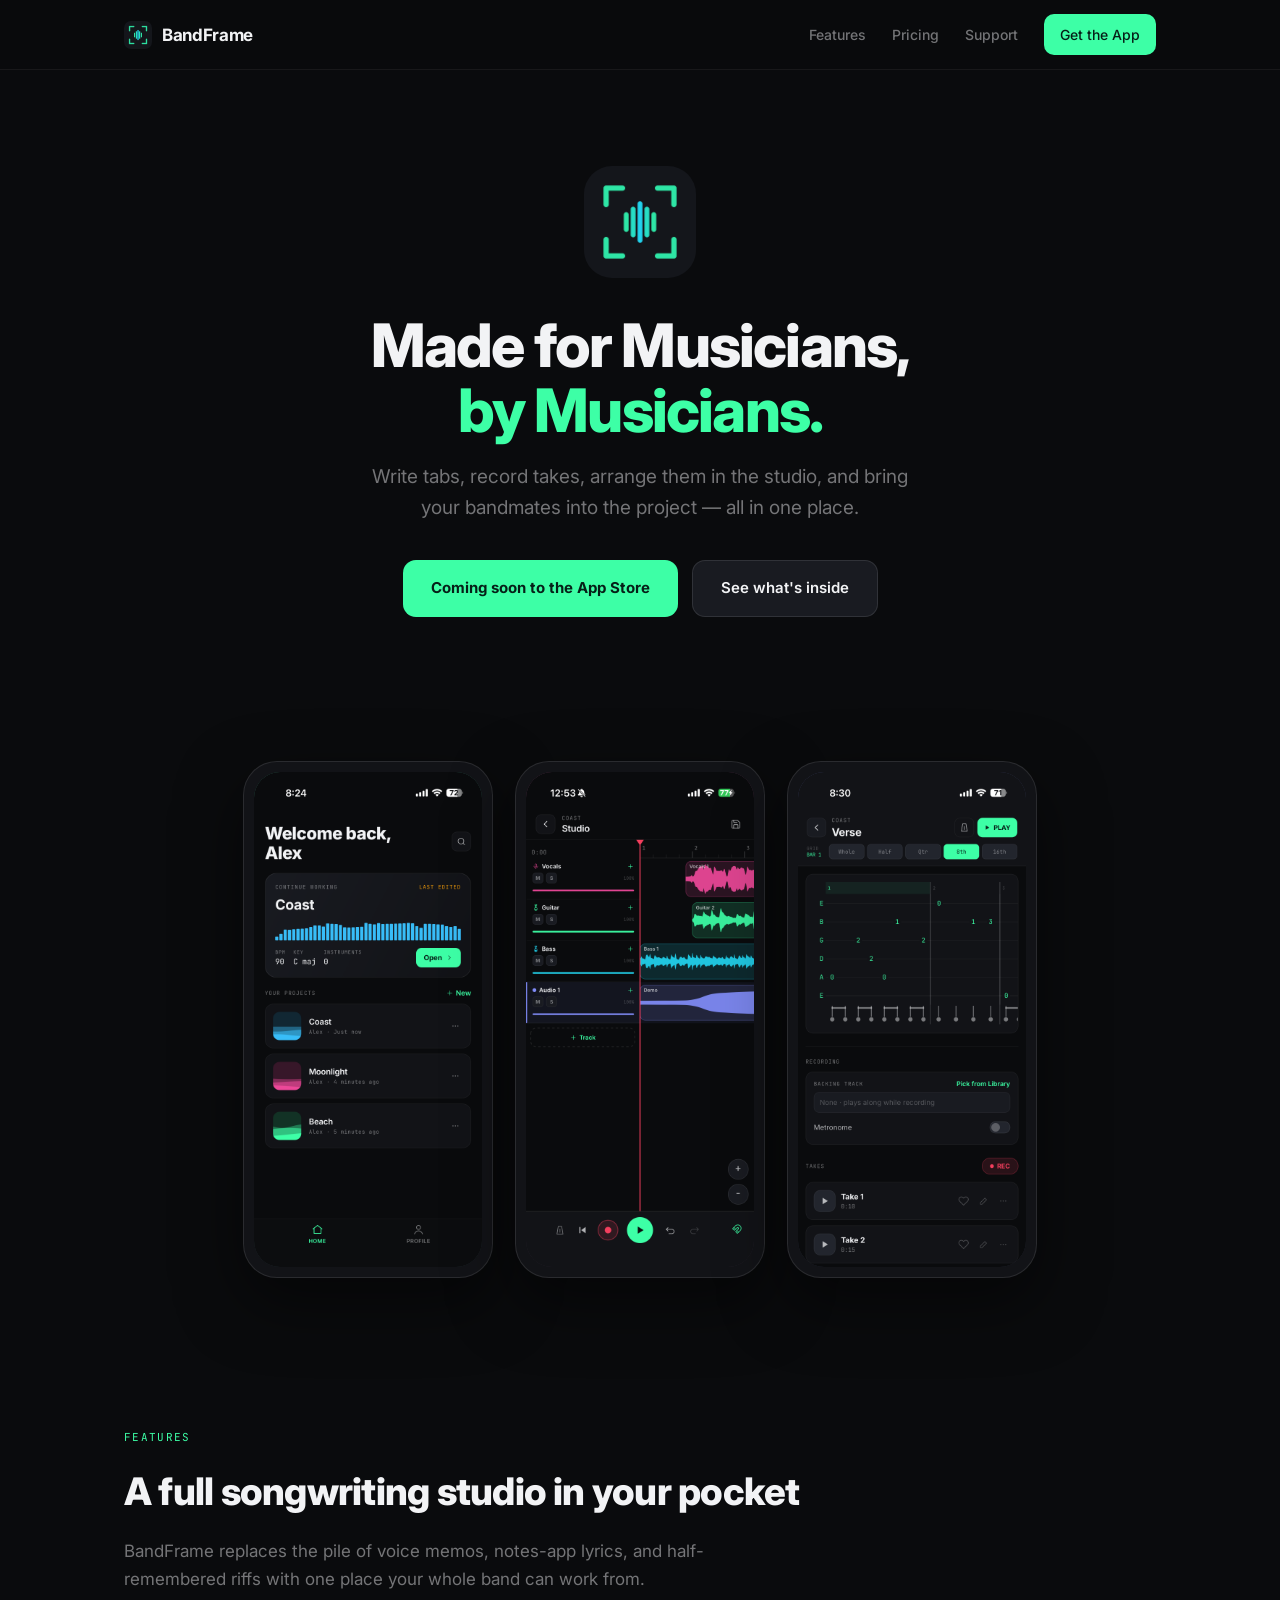
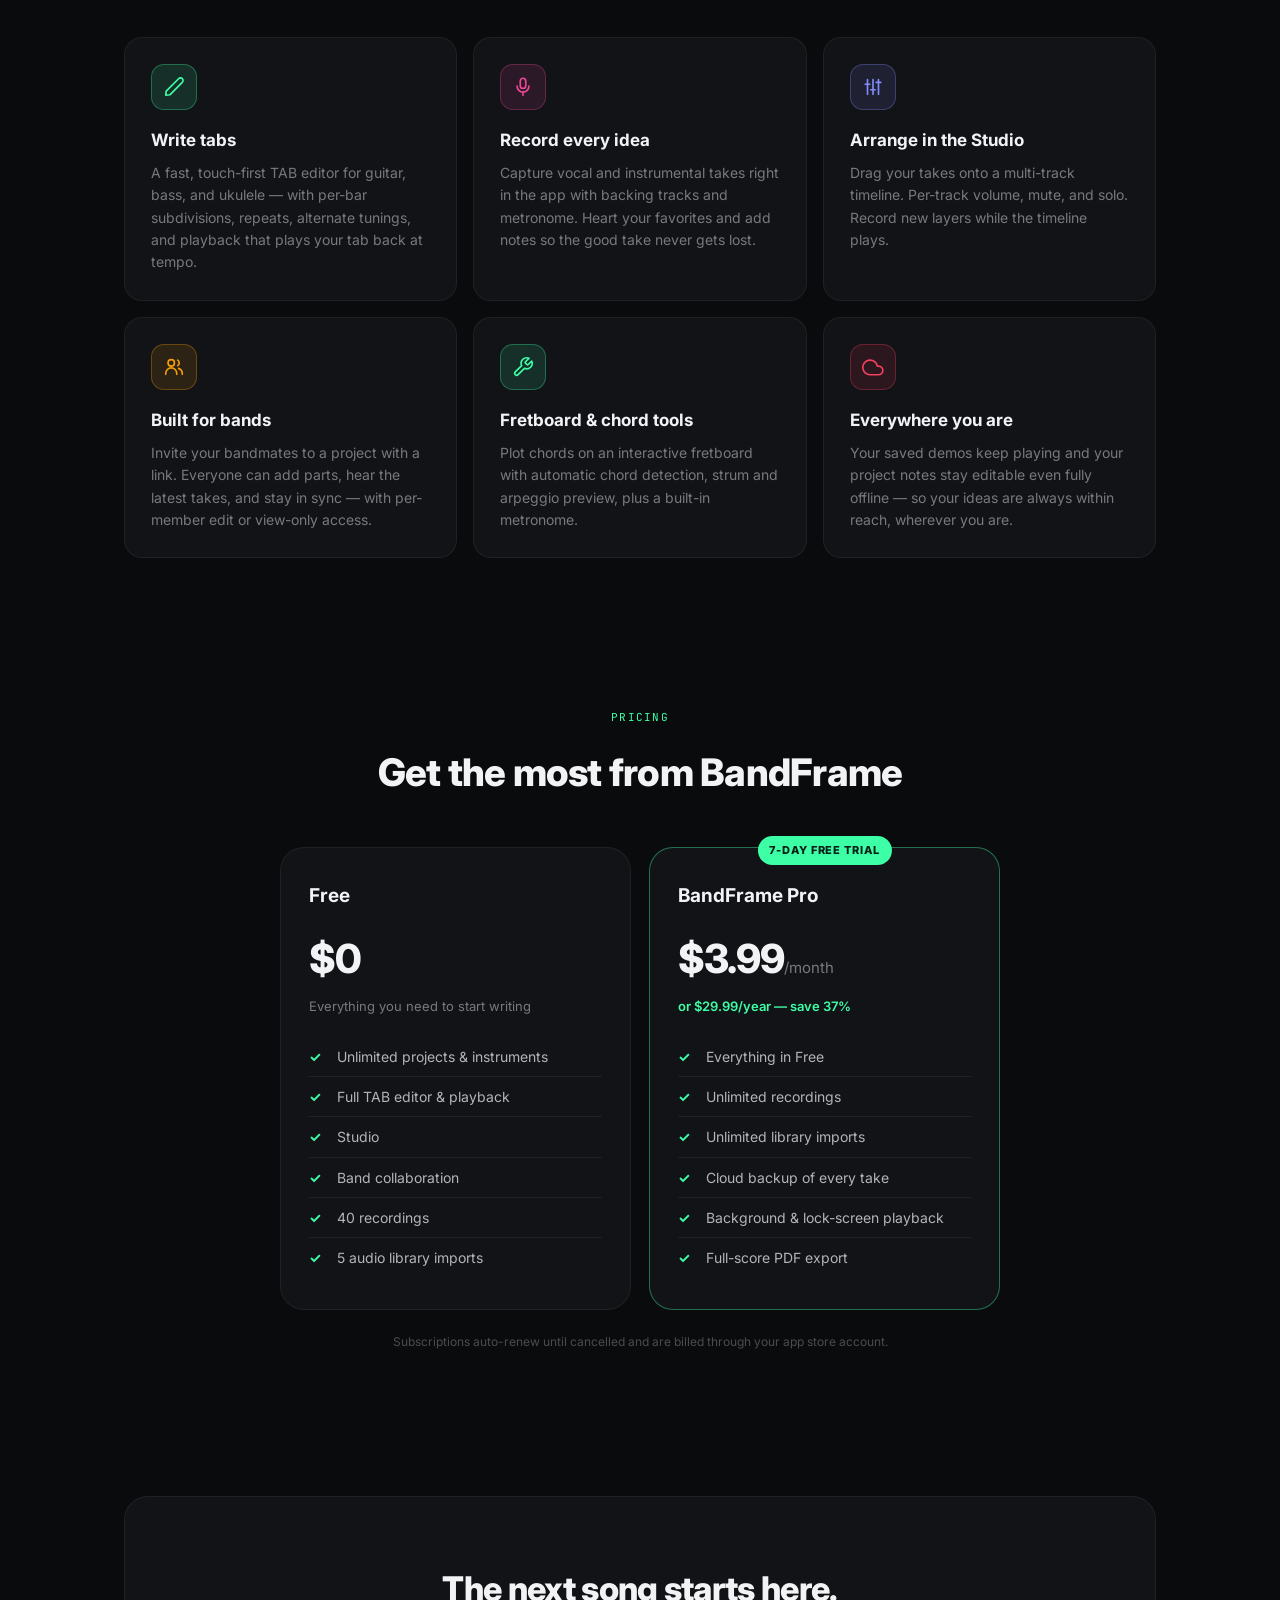
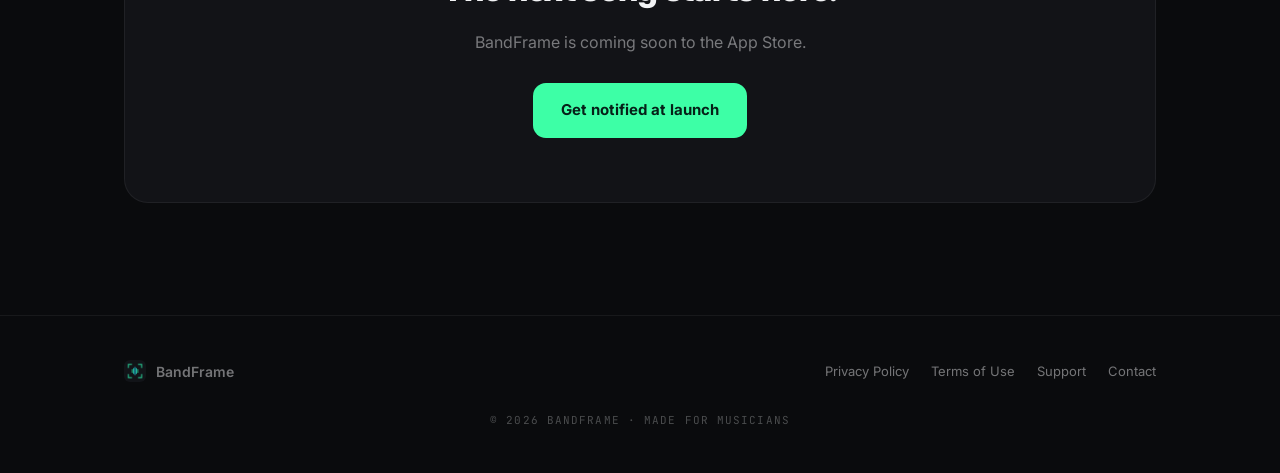
==== commit 995bf169: "screenshot change" ====
--- a/index.html
+++ b/index.html
@@ -61,7 +61,7 @@
         </div>
         <div class="phone">
           <div class="phone-screen ph-2">
-            <img src="/assets/studio2.PNG" alt="BandFrame Studio multi-track mixer screenshot" />
+            <img src="/assets/studio3.PNG" alt="BandFrame Studio multi-track mixer screenshot" />
           </div>
         </div>
         <div class="phone">
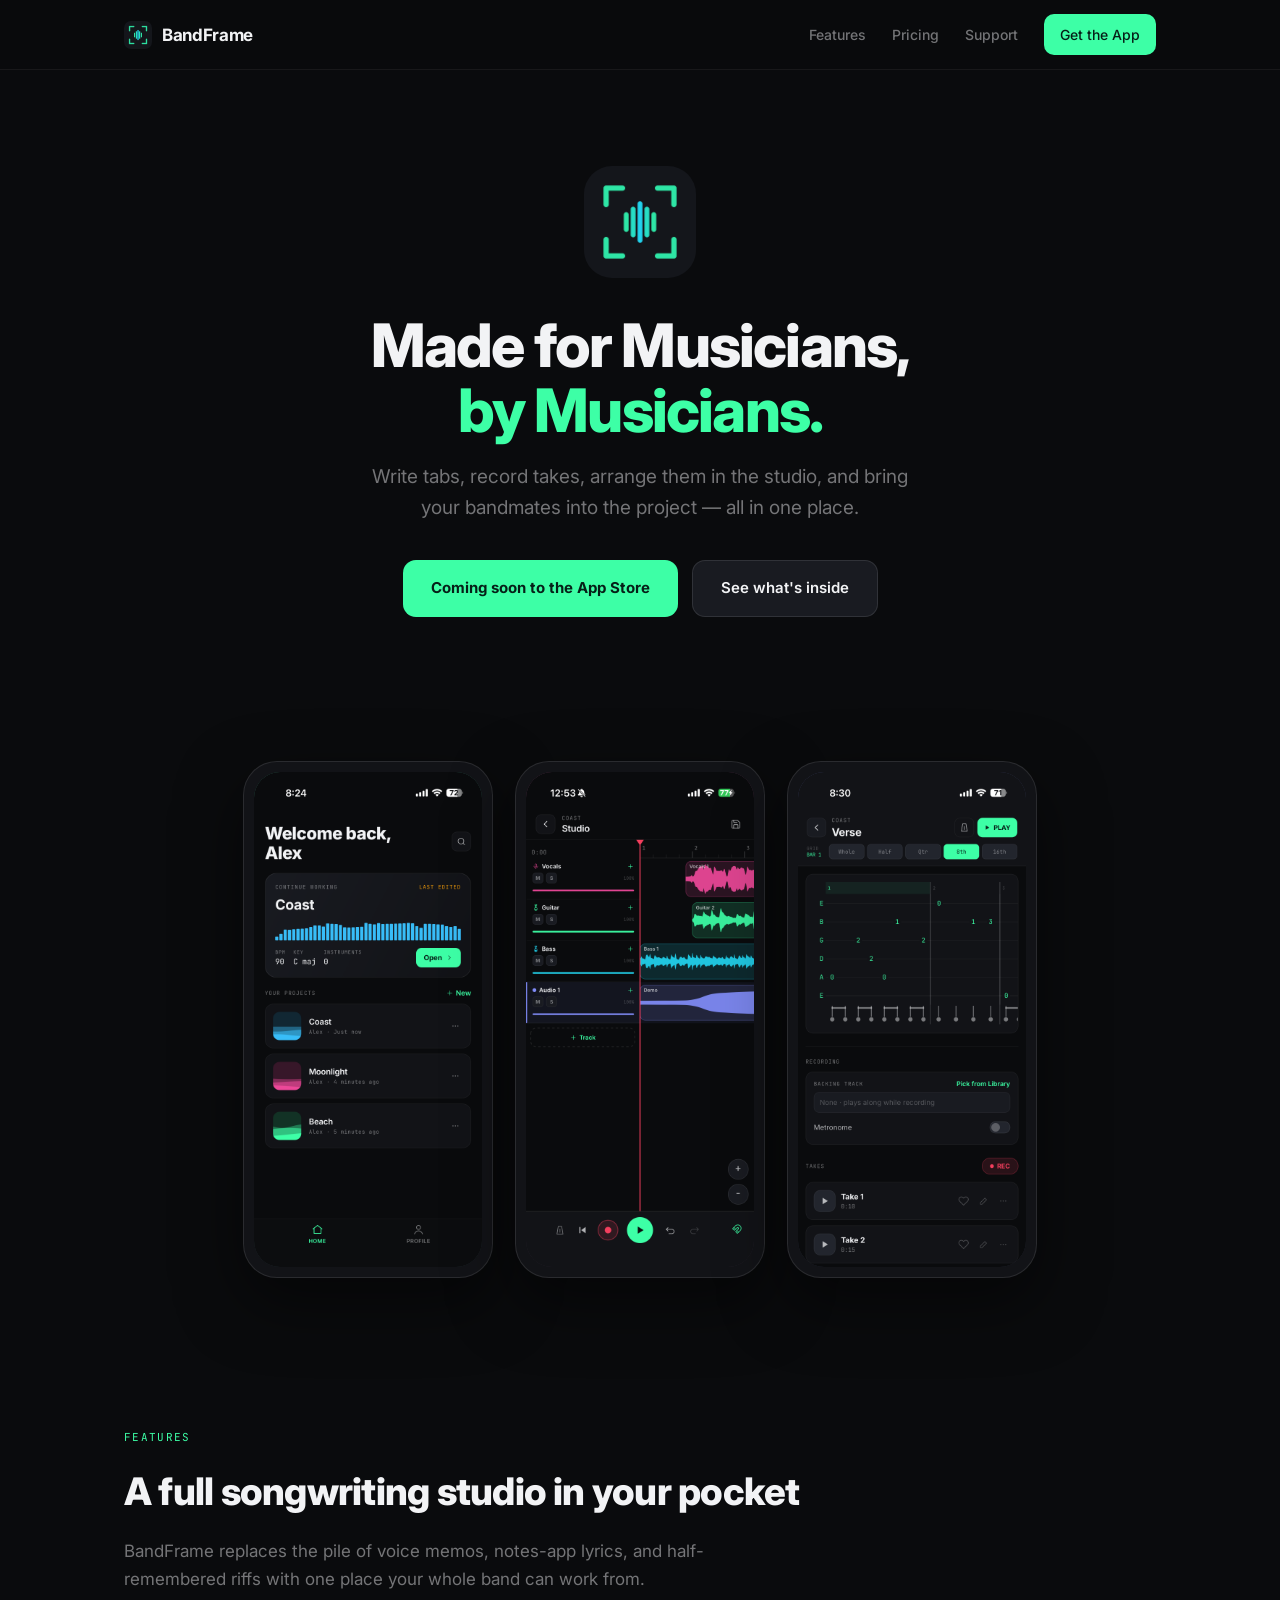
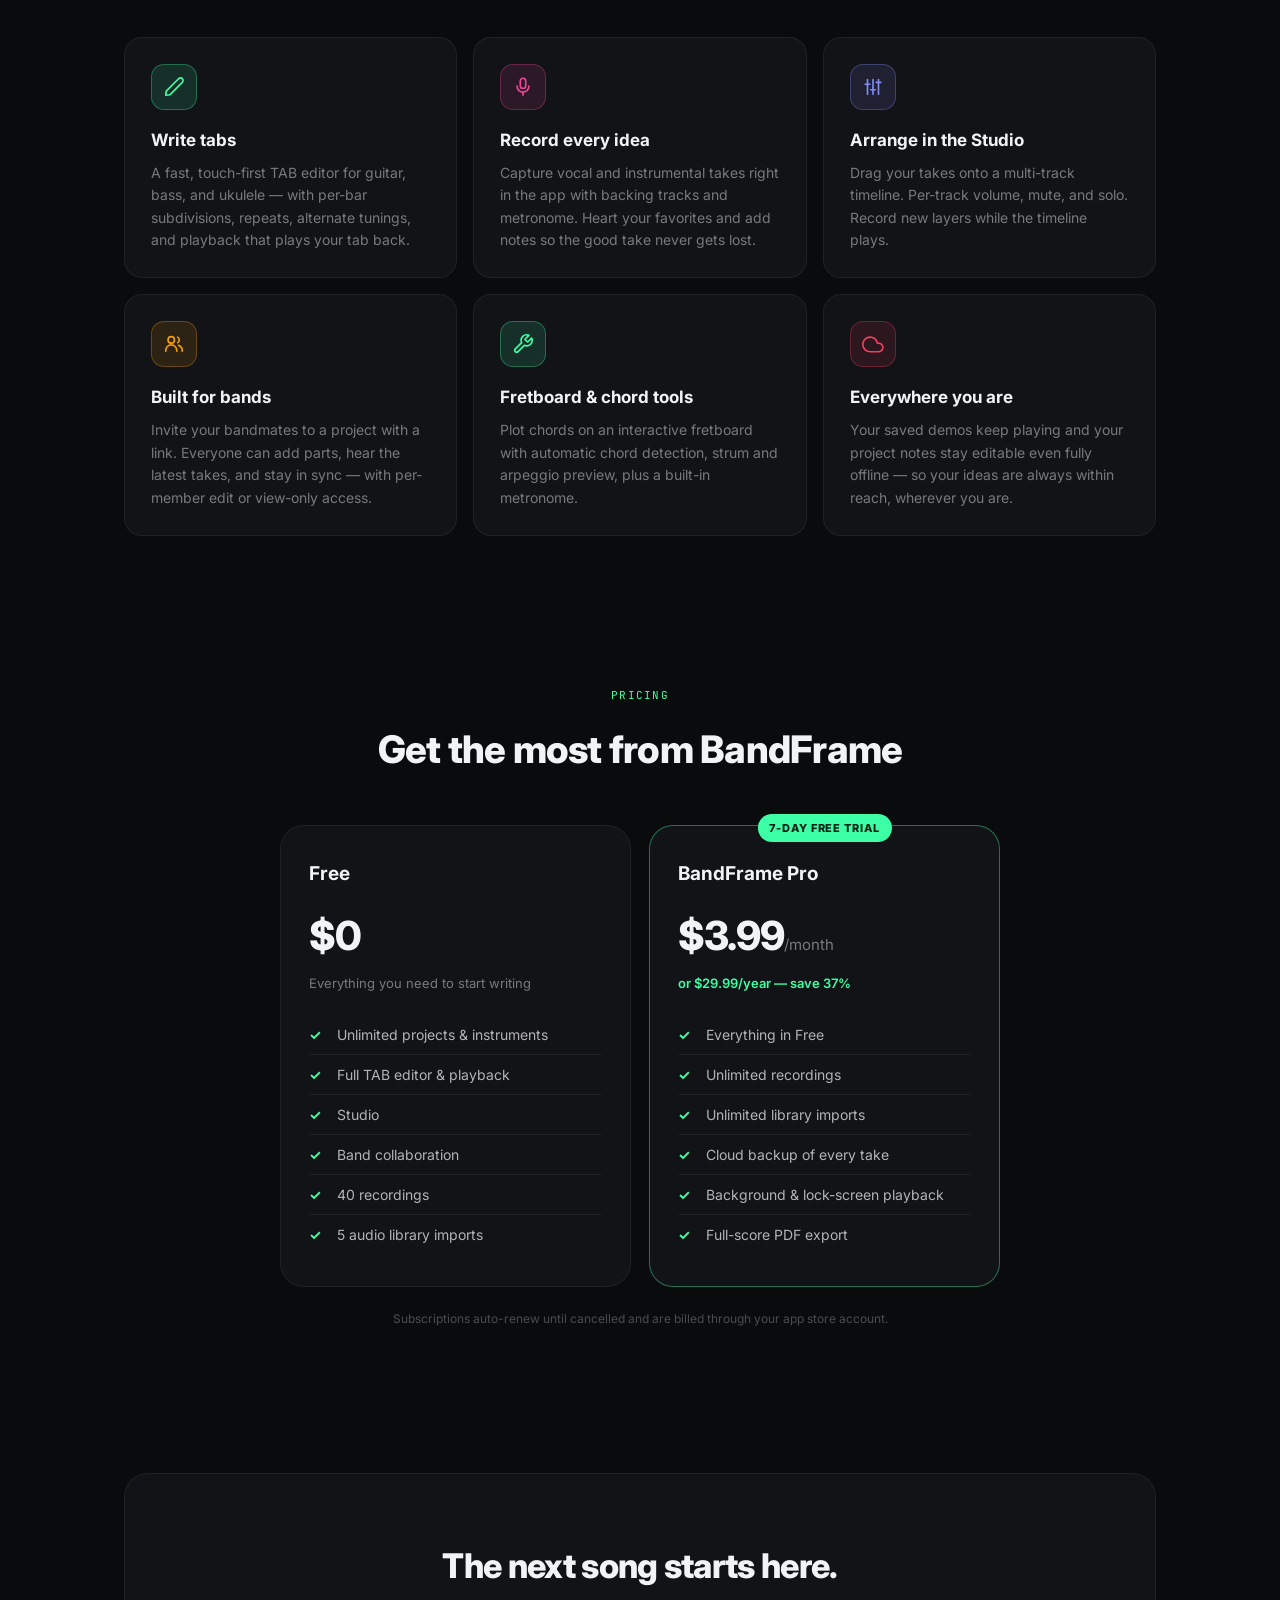
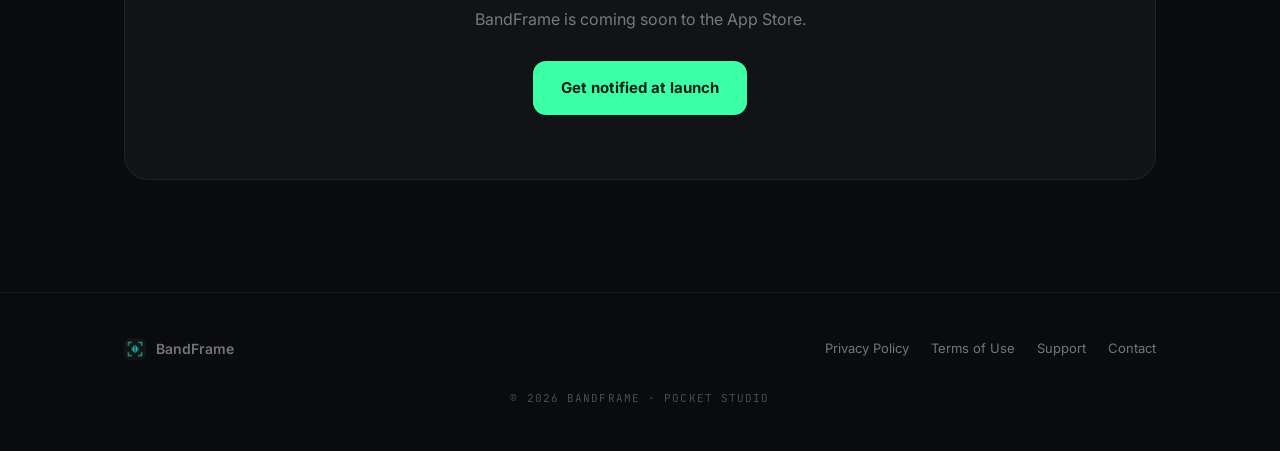
==== commit 062383ce: "screenshot change" ====
--- a/index.html
+++ b/index.html
@@ -89,7 +89,7 @@
             </svg>
           </div>
           <h3>Write tabs</h3>
-          <p>A fast, touch-first TAB editor for guitar, bass, and ukulele — with per-bar subdivisions, repeats, alternate tunings, and playback that plays your tab back at tempo.</p>
+          <p>A fast, touch-first TAB editor for guitar, bass, and ukulele — with per-bar subdivisions, repeats, alternate tunings, and playback that plays your tab back.</p>
         </div>
         <div class="card">
           <div class="card-icon tint-pink">
@@ -214,7 +214,7 @@
         <a href="/support/">Support</a>
         <a href="mailto:bandframeapp@gmail.com">Contact</a>
       </div>
-      <div class="footer-copy">© 2026 BandFrame · Made for musicians</div>
+      <div class="footer-copy">© 2026 BandFrame · Pocket Studio</div>
     </div>
   </footer>
 
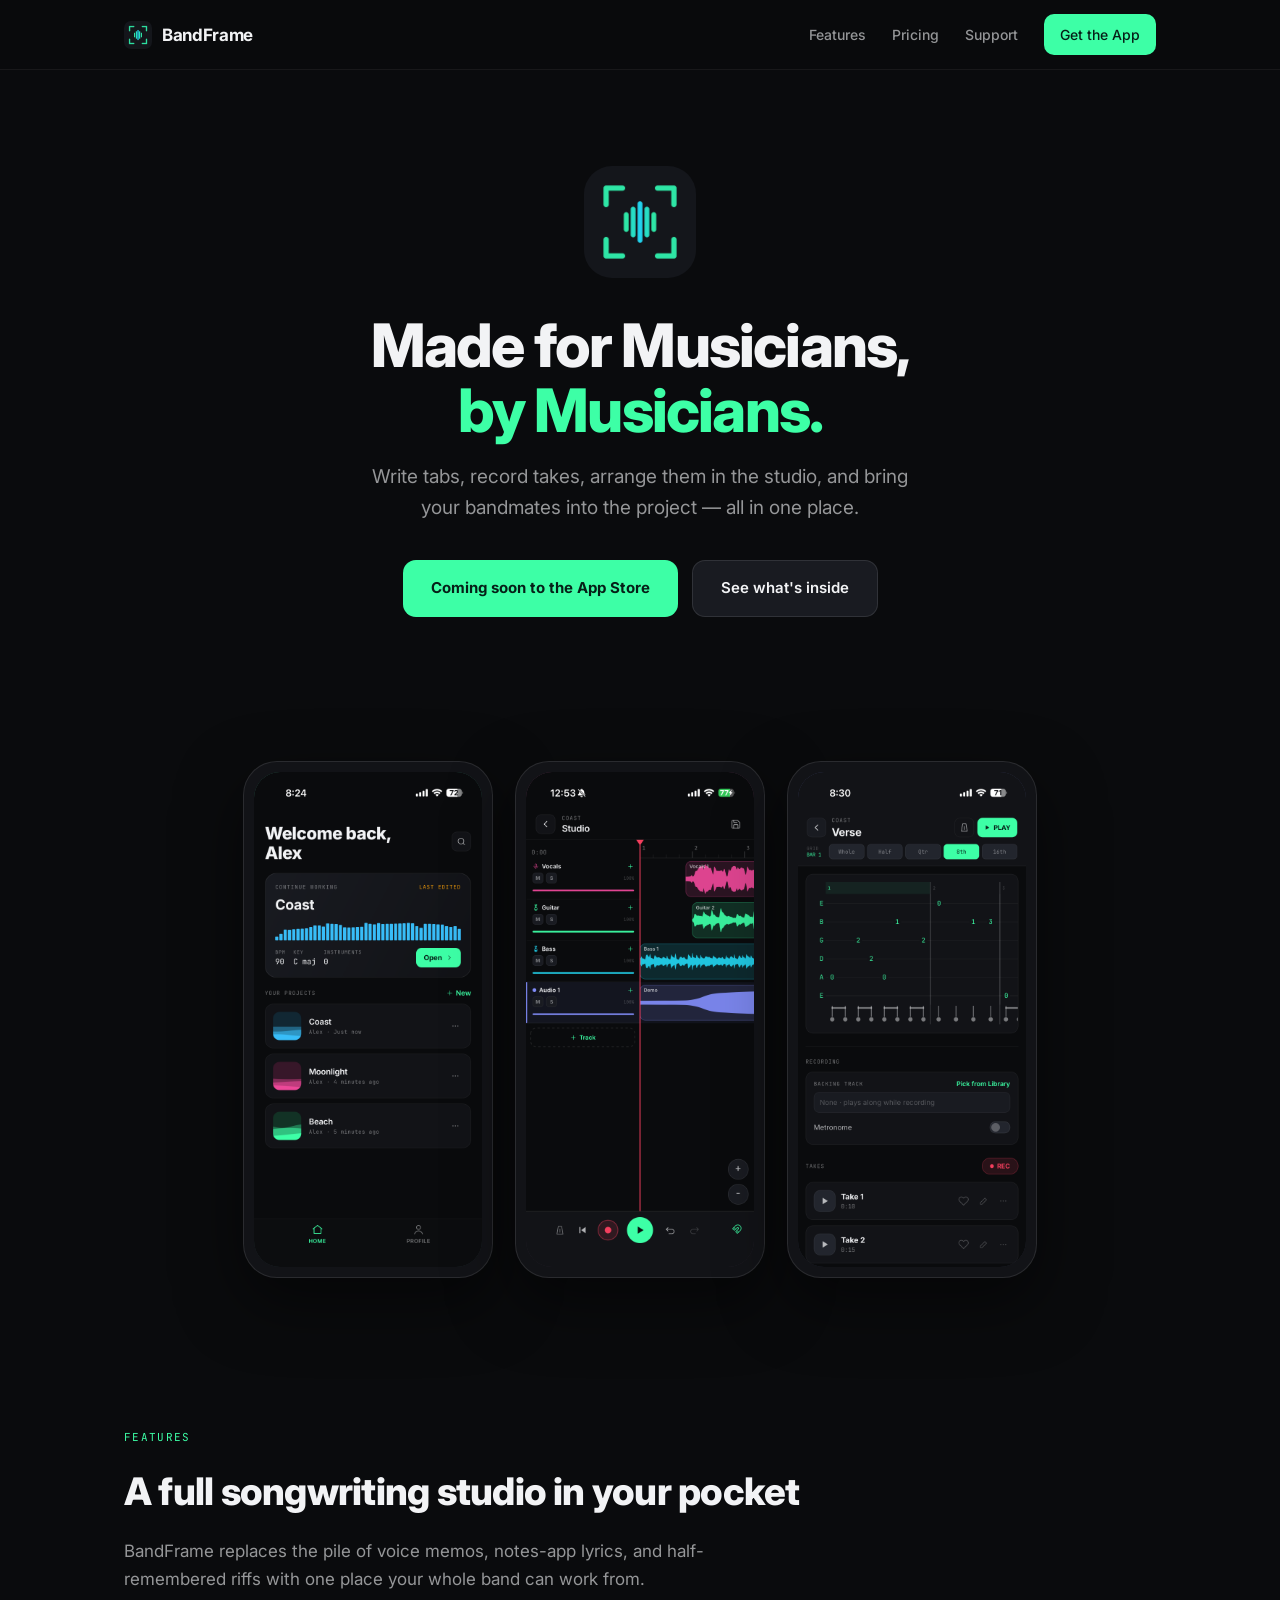
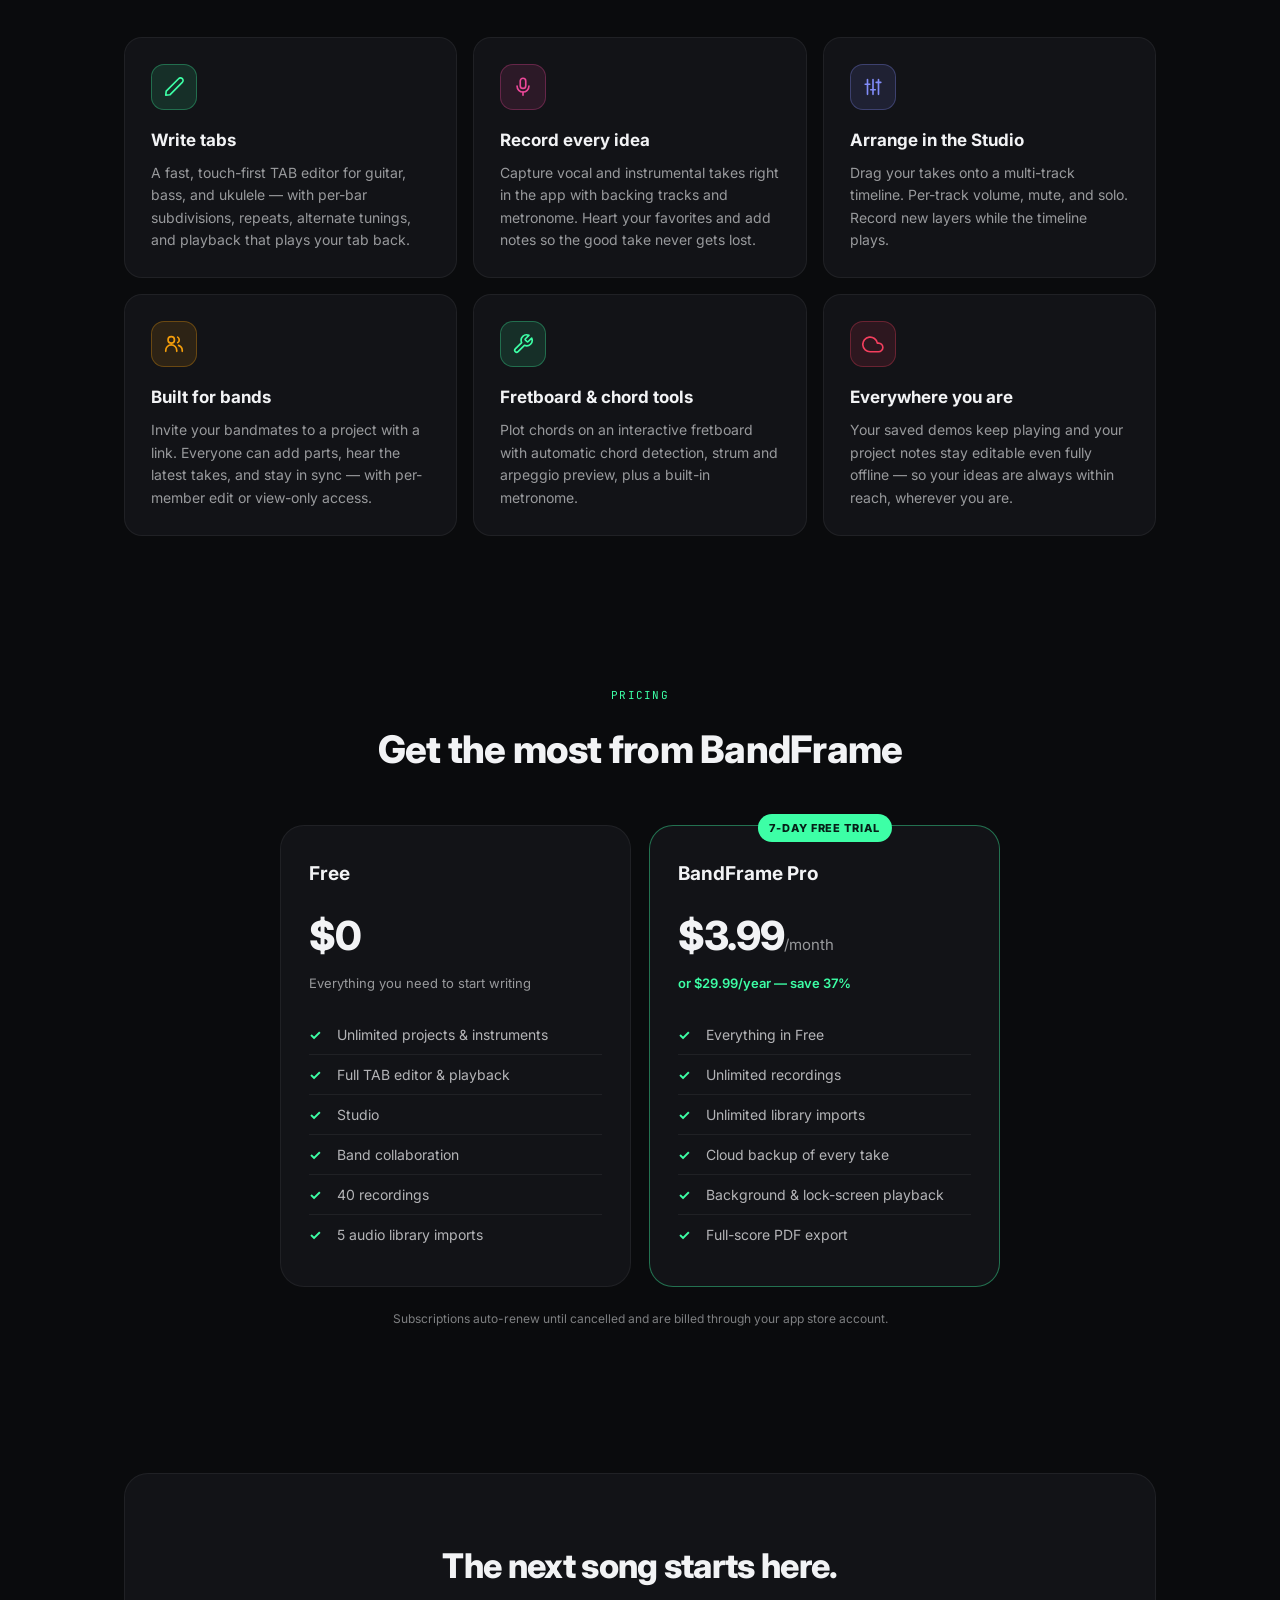
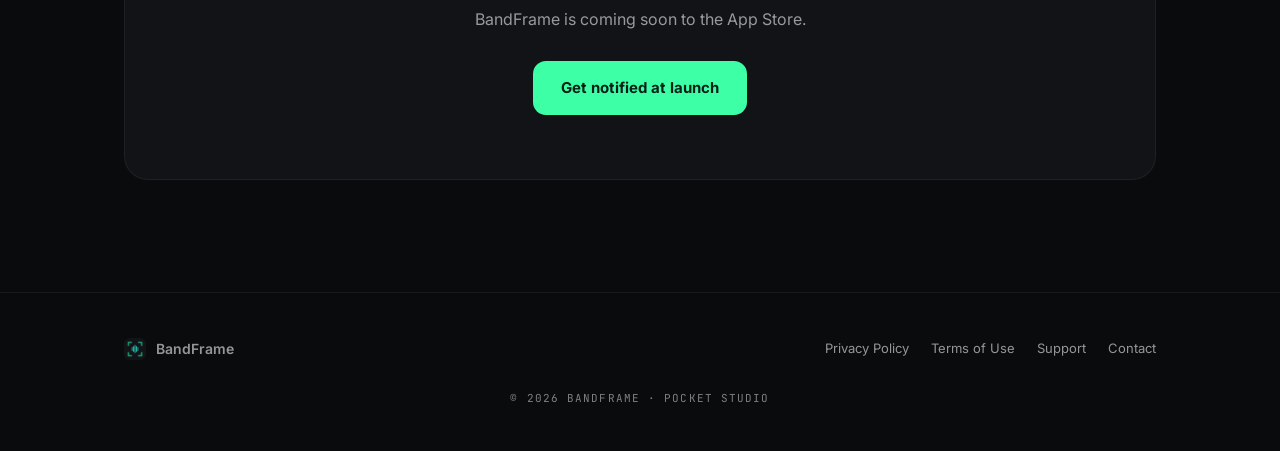
==== commit e6d7e1d0: "changes" ====
--- a/index.html
+++ b/index.html
@@ -19,6 +19,8 @@
 </head>
 <body>
 
+  <a class="skip-link" href="#main">Skip to content</a>
+
   <nav>
     <div class="nav-inner">
       <a class="nav-brand" href="/">
@@ -34,6 +36,8 @@
     </div>
   </nav>
 
+  <main id="main" tabindex="-1">
+
   <header class="hero">
     <div class="wrap">
       <img class="hero-icon" src="/assets/icon.png" alt="BandFrame app icon" />
@@ -43,9 +47,7 @@
         your bandmates into the project — all in one place.
       </p>
       <div class="hero-ctas">
-        <a class="btn-primary" id="download" href="#" aria-disabled="true">
-           Coming soon to the App Store
-        </a>
+        <span class="btn-primary is-disabled" id="download">Coming soon to the App Store</span>
         <a class="btn-secondary" href="#features">See what's inside</a>
       </div>
     </div>
@@ -202,6 +204,8 @@
     </div>
   </section>
 
+  </main>
+
   <footer>
     <div class="footer-inner">
       <div class="footer-brand">
--- a/styles.css
+++ b/styles.css
@@ -8,8 +8,8 @@
   --hairline2: rgba(255, 255, 255, 0.10);
   --ink: #F2F3F5;
   --ink2: rgba(242, 243, 245, 0.72);
-  --ink3: rgba(242, 243, 245, 0.46);
-  --ink4: rgba(242, 243, 245, 0.28);
+  --ink3: rgba(242, 243, 245, 0.60);
+  --ink4: rgba(242, 243, 245, 0.50);
   --neon: #3DFFA6;
   --neon-soft: rgba(61, 255, 166, 0.18);
   --neon-glow: rgba(61, 255, 166, 0.45);
@@ -46,6 +46,26 @@
 a { color: var(--neon); text-decoration: none; }
 a:hover { text-decoration: underline; }
 
+/* ---------- Accessibility ---------- */
+.skip-link {
+  position: absolute;
+  top: -56px;
+  left: 8px;
+  z-index: 100;
+  background: var(--neon);
+  color: #062018;
+  font-weight: 700;
+  font-size: 14px;
+  padding: 10px 16px;
+  border-radius: 10px;
+  transition: top 0.15s ease;
+}
+.skip-link:focus { top: 8px; text-decoration: none; }
+:focus-visible { outline: 2px solid var(--neon); outline-offset: 3px; }
+main:focus { outline: none; }
+/* Underline links inside body copy so they're not identified by color alone */
+.legal a { text-decoration: underline; }
+
 .wrap { max-width: 1080px; margin: 0 auto; padding: 0 24px; }
 .wrap-narrow { max-width: 760px; margin: 0 auto; padding: 0 24px; }
 
@@ -132,6 +152,8 @@
   border-radius: 13px;
 }
 .btn-primary:hover { text-decoration: none; filter: brightness(1.08); }
+.btn-primary.is-disabled { cursor: default; }
+.btn-primary.is-disabled:hover { filter: none; }
 .btn-secondary {
   display: inline-flex;
   align-items: center;
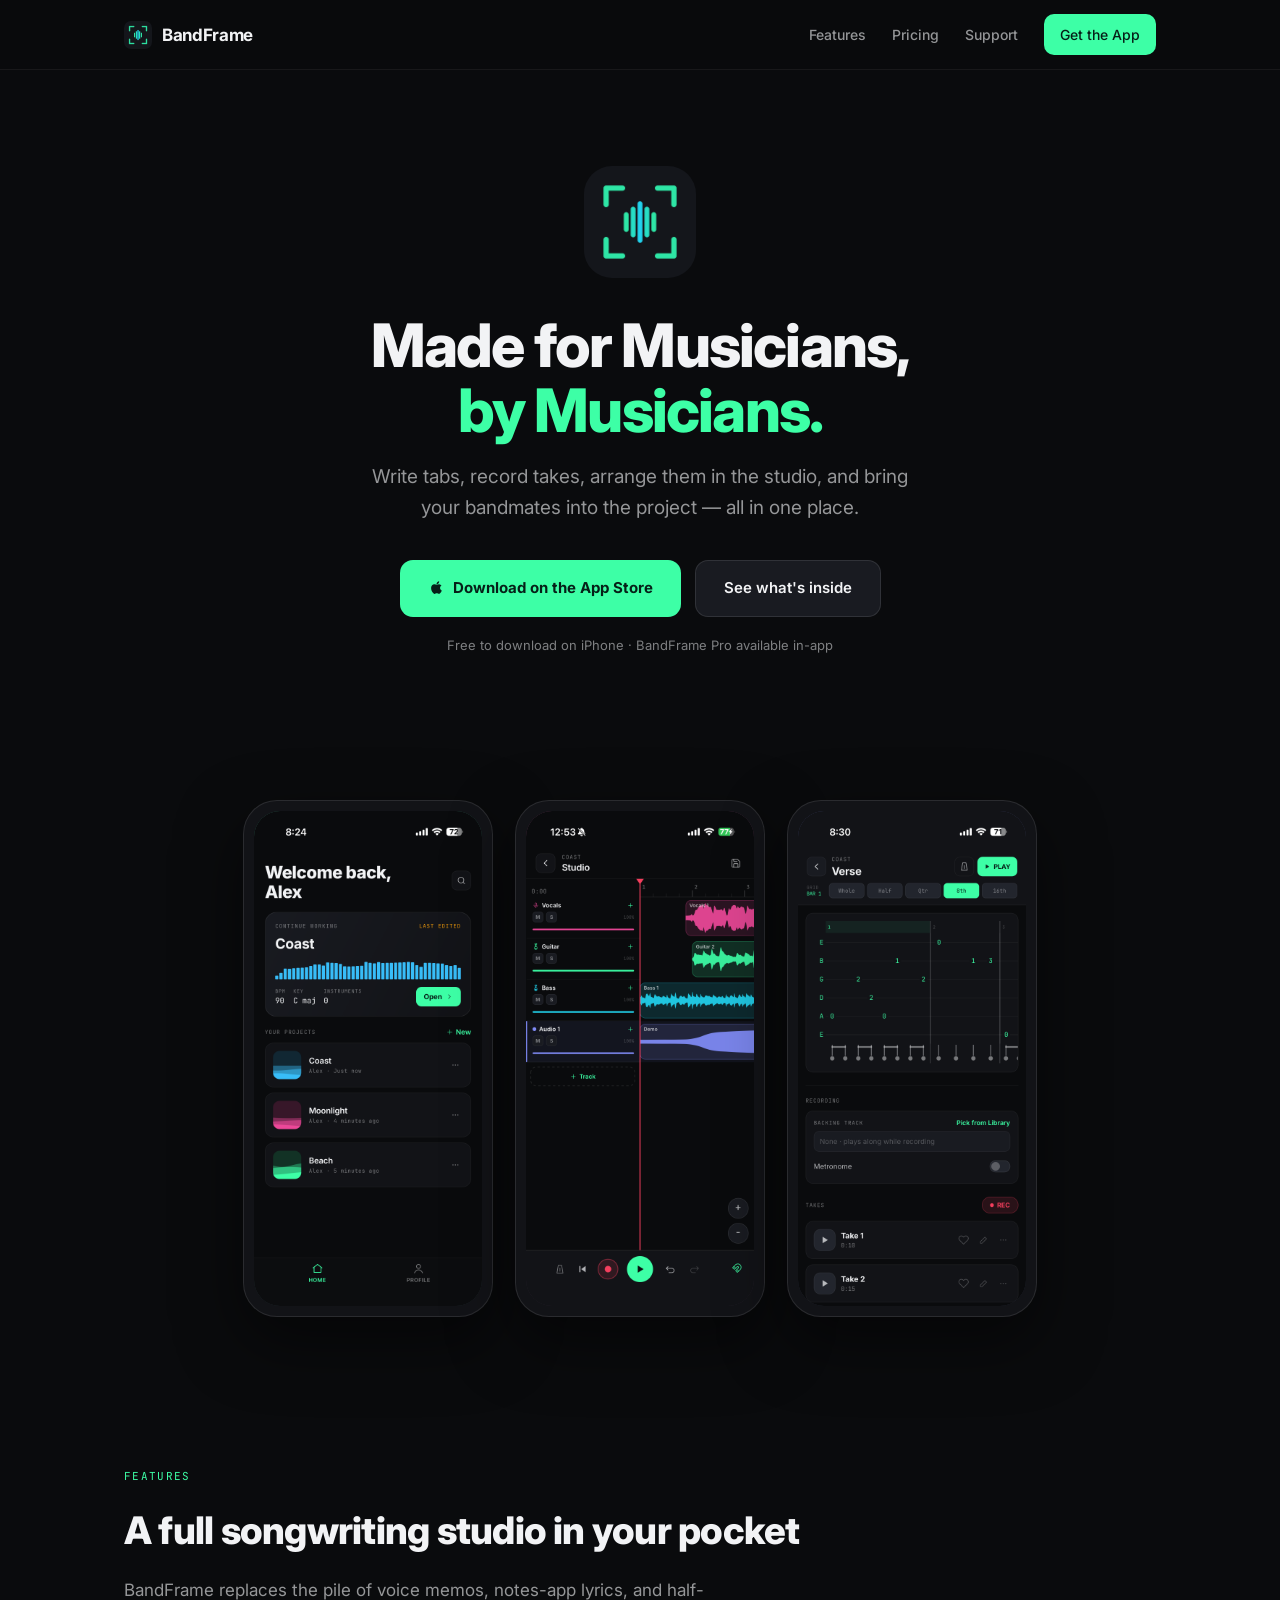
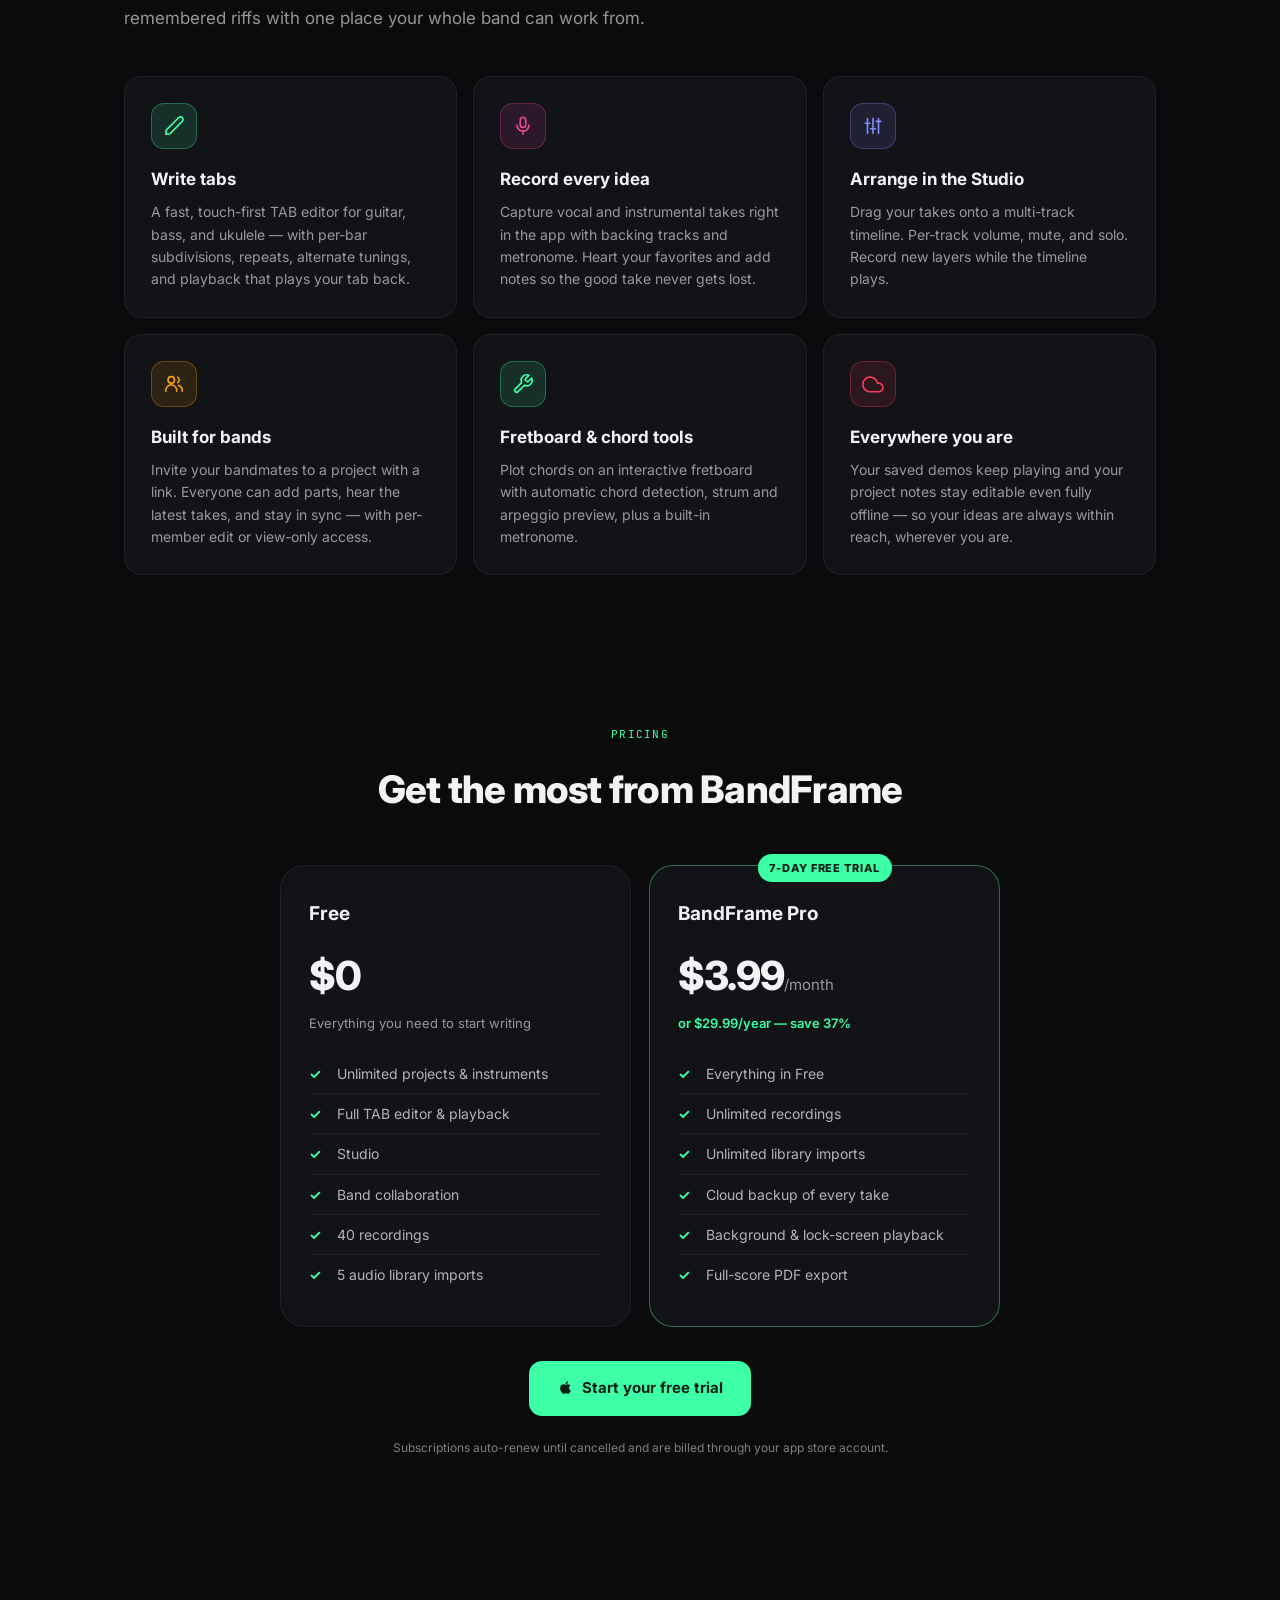
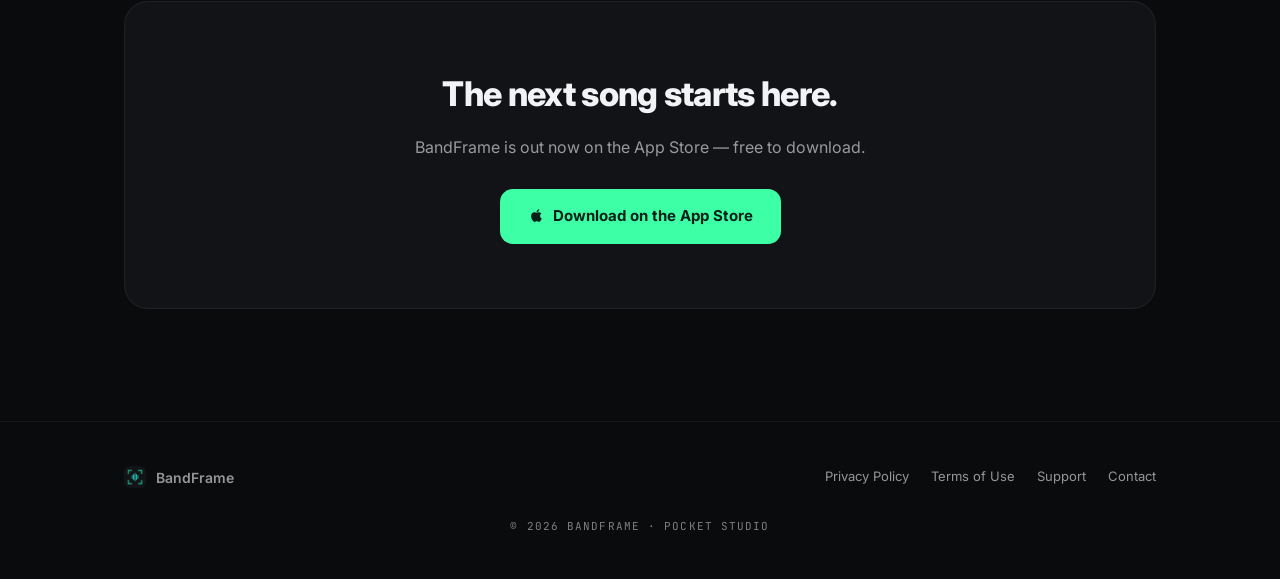
==== commit f5fb5c60: "Link site CTAs to the App Store now that the app is live Replace the "coming soon" hero chip and "ge" ====
--- a/index.html
+++ b/index.html
@@ -31,7 +31,7 @@
         <a href="#features">Features</a>
         <a href="#pricing">Pricing</a>
         <a href="/support/">Support</a>
-        <a class="nav-cta" href="#download">Get the App</a>
+        <a class="nav-cta" href="https://apps.apple.com/app/id6775601316" target="_blank" rel="noopener">Get the App</a>
       </div>
     </div>
   </nav>
@@ -47,9 +47,15 @@
         your bandmates into the project — all in one place.
       </p>
       <div class="hero-ctas">
-        <span class="btn-primary is-disabled" id="download">Coming soon to the App Store</span>
+        <a class="btn-primary" id="download" href="https://apps.apple.com/app/id6775601316" target="_blank" rel="noopener">
+          <svg class="btn-apple" viewBox="0 0 24 24" aria-hidden="true">
+            <path d="M17.05 20.28c-.98.95-2.05.8-3.08.35-1.09-.46-2.09-.48-3.24 0-1.44.62-2.2.44-3.06-.35C2.79 15.25 3.51 7.59 9.05 7.31c1.35.07 2.29.74 3.08.8 1.18-.24 2.31-.93 3.57-.84 1.51.12 2.65.72 3.4 1.8-3.12 1.87-2.38 5.98.48 7.13-.57 1.5-1.31 2.99-2.53 4.08zM12.03 7.25c-.15-2.23 1.66-4.07 3.74-4.25.29 2.58-2.34 4.5-3.74 4.25z" />
+          </svg>
+          Download on the App Store
+        </a>
         <a class="btn-secondary" href="#features">See what's inside</a>
       </div>
+      <p class="hero-note">Free to download on iPhone · BandFrame Pro available in-app</p>
     </div>
   </header>
 
@@ -188,6 +194,14 @@
           </ul>
         </div>
       </div>
+      <div class="pricing-cta">
+        <a class="btn-primary" href="https://apps.apple.com/app/id6775601316" target="_blank" rel="noopener">
+          <svg class="btn-apple" viewBox="0 0 24 24" aria-hidden="true">
+            <path d="M17.05 20.28c-.98.95-2.05.8-3.08.35-1.09-.46-2.09-.48-3.24 0-1.44.62-2.2.44-3.06-.35C2.79 15.25 3.51 7.59 9.05 7.31c1.35.07 2.29.74 3.08.8 1.18-.24 2.31-.93 3.57-.84 1.51.12 2.65.72 3.4 1.8-3.12 1.87-2.38 5.98.48 7.13-.57 1.5-1.31 2.99-2.53 4.08zM12.03 7.25c-.15-2.23 1.66-4.07 3.74-4.25.29 2.58-2.34 4.5-3.74 4.25z" />
+          </svg>
+          Start your free trial
+        </a>
+      </div>
       <p class="pricing-note">
         Subscriptions auto-renew until cancelled and are billed through your app store account.
       </p>
@@ -198,8 +212,13 @@
     <div class="wrap">
       <div class="cta-band">
         <h2>The next song starts here.</h2>
-        <p>BandFrame is coming soon to the App Store.</p>
-        <a class="btn-primary" href="/support/">Get notified at launch</a>
+        <p>BandFrame is out now on the App Store — free to download.</p>
+        <a class="btn-primary" href="https://apps.apple.com/app/id6775601316" target="_blank" rel="noopener">
+          <svg class="btn-apple" viewBox="0 0 24 24" aria-hidden="true">
+            <path d="M17.05 20.28c-.98.95-2.05.8-3.08.35-1.09-.46-2.09-.48-3.24 0-1.44.62-2.2.44-3.06-.35C2.79 15.25 3.51 7.59 9.05 7.31c1.35.07 2.29.74 3.08.8 1.18-.24 2.31-.93 3.57-.84 1.51.12 2.65.72 3.4 1.8-3.12 1.87-2.38 5.98.48 7.13-.57 1.5-1.31 2.99-2.53 4.08zM12.03 7.25c-.15-2.23 1.66-4.07 3.74-4.25.29 2.58-2.34 4.5-3.74 4.25z" />
+          </svg>
+          Download on the App Store
+        </a>
       </div>
     </div>
   </section>
--- a/styles.css
+++ b/styles.css
@@ -152,8 +152,12 @@
   border-radius: 13px;
 }
 .btn-primary:hover { text-decoration: none; filter: brightness(1.08); }
-.btn-primary.is-disabled { cursor: default; }
-.btn-primary.is-disabled:hover { filter: none; }
+.btn-apple {
+  width: 17px;
+  height: 17px;
+  fill: currentColor;
+  margin-top: -2px;
+}
 .btn-secondary {
   display: inline-flex;
   align-items: center;
@@ -308,6 +312,7 @@
 }
 .price-card li.dim { color: var(--ink4); }
 .price-card li.dim::before { content: '—'; color: var(--ink4); }
+.pricing-cta { text-align: center; margin-top: 34px; }
 .pricing-note { text-align: center; color: var(--ink4); font-size: 12px; margin-top: 22px; }
 
 /* ---------- CTA band ---------- */
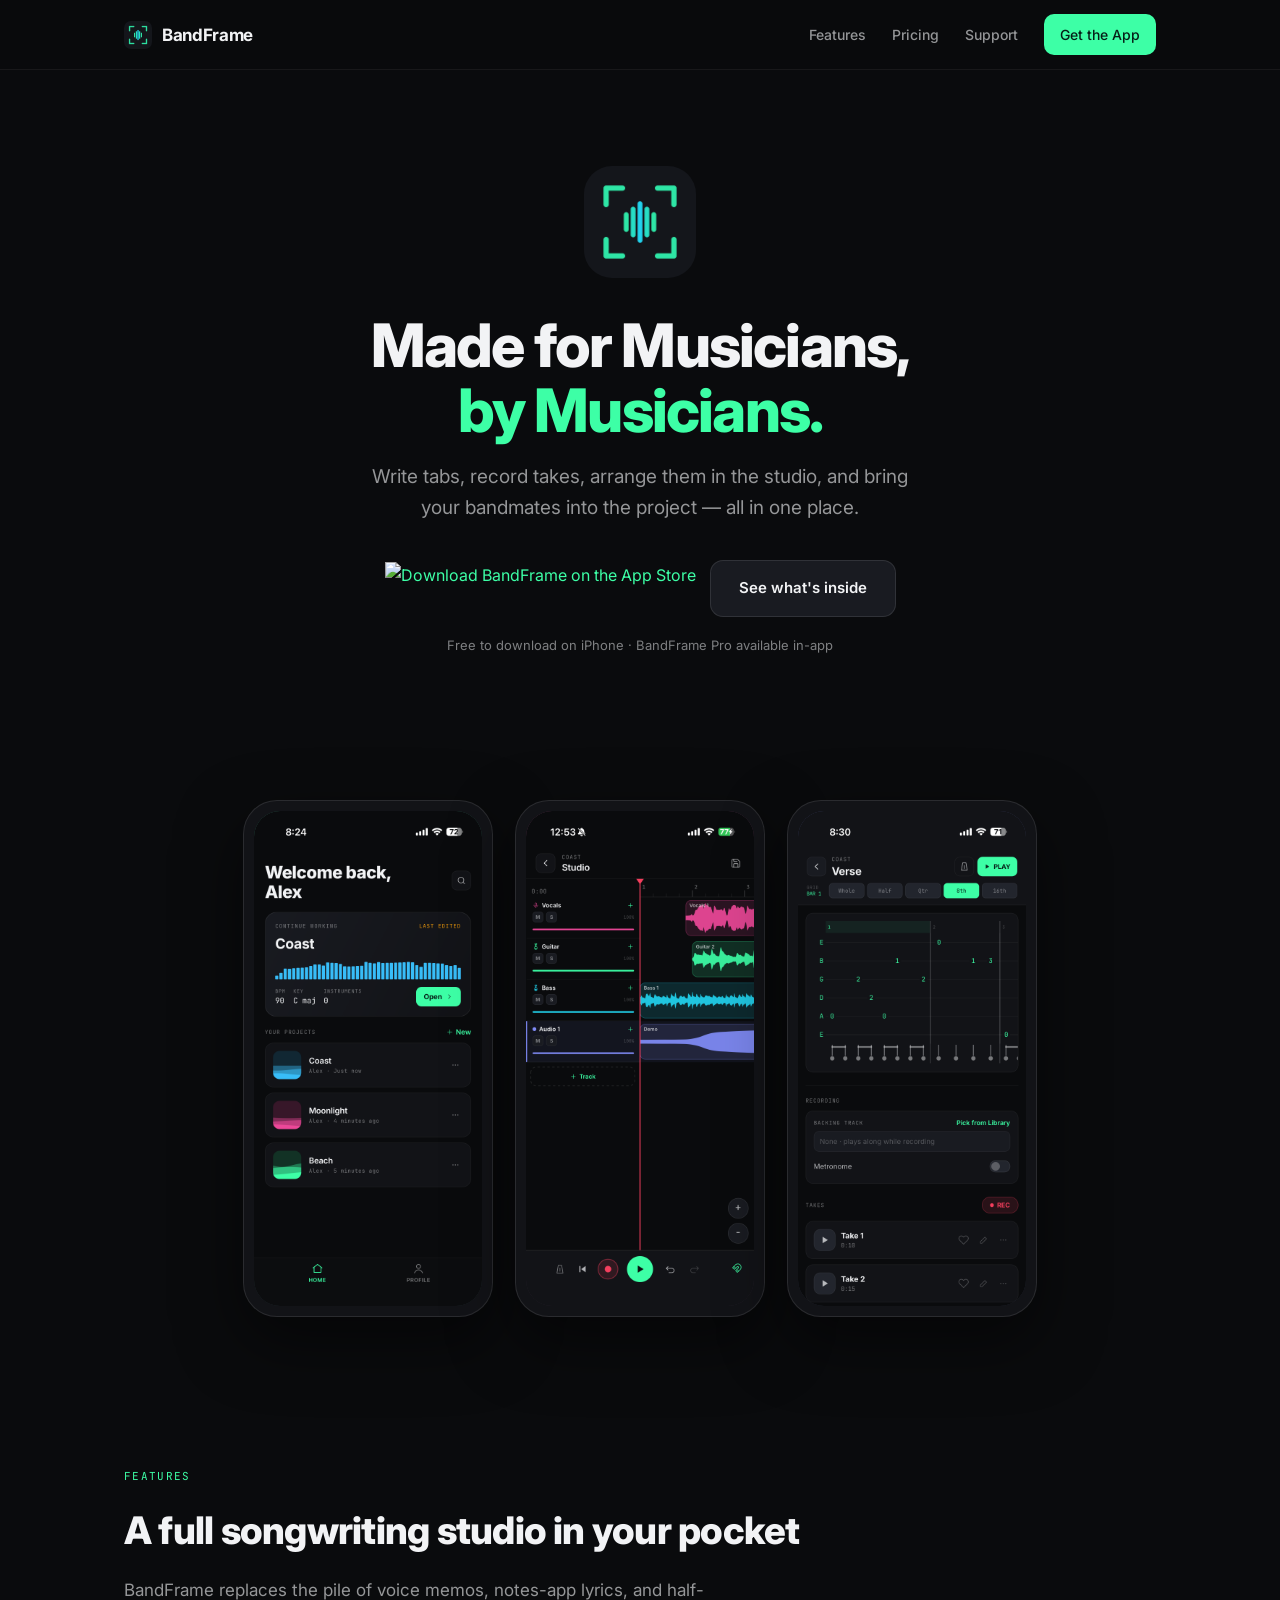
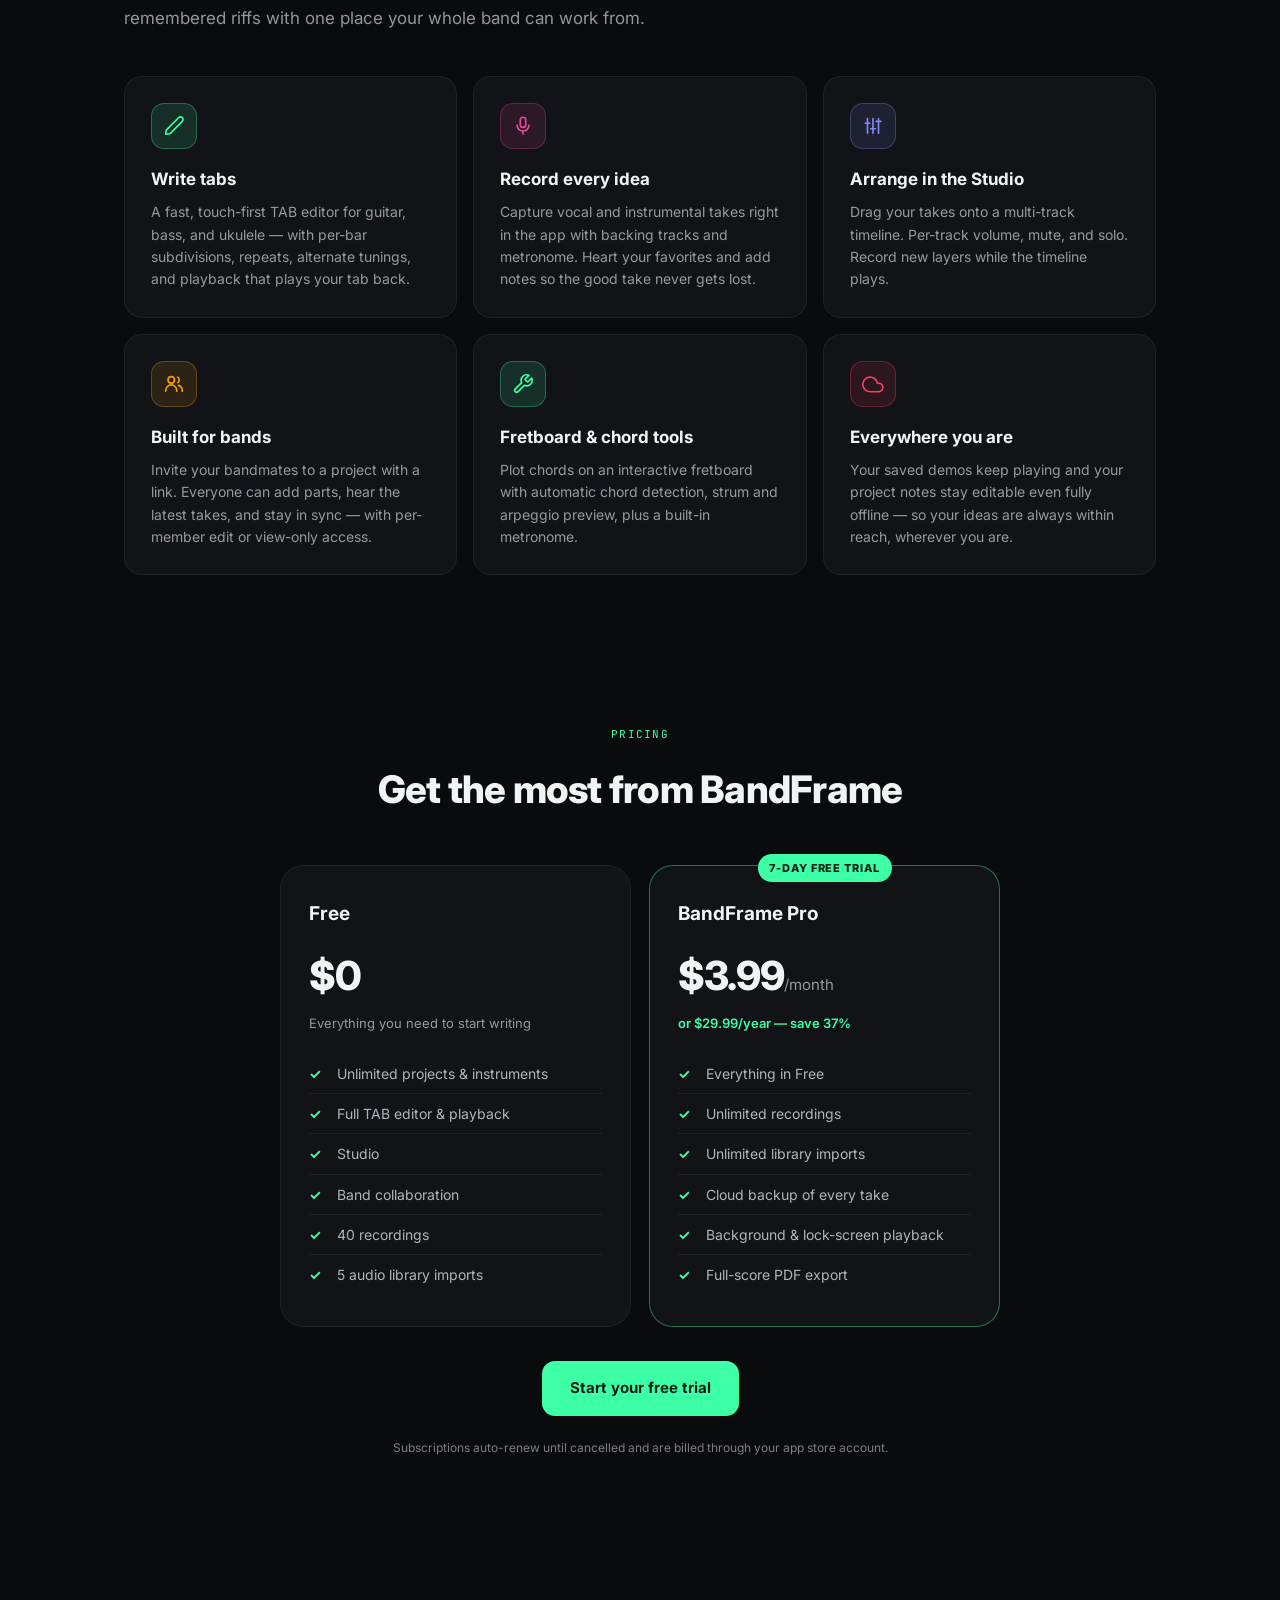
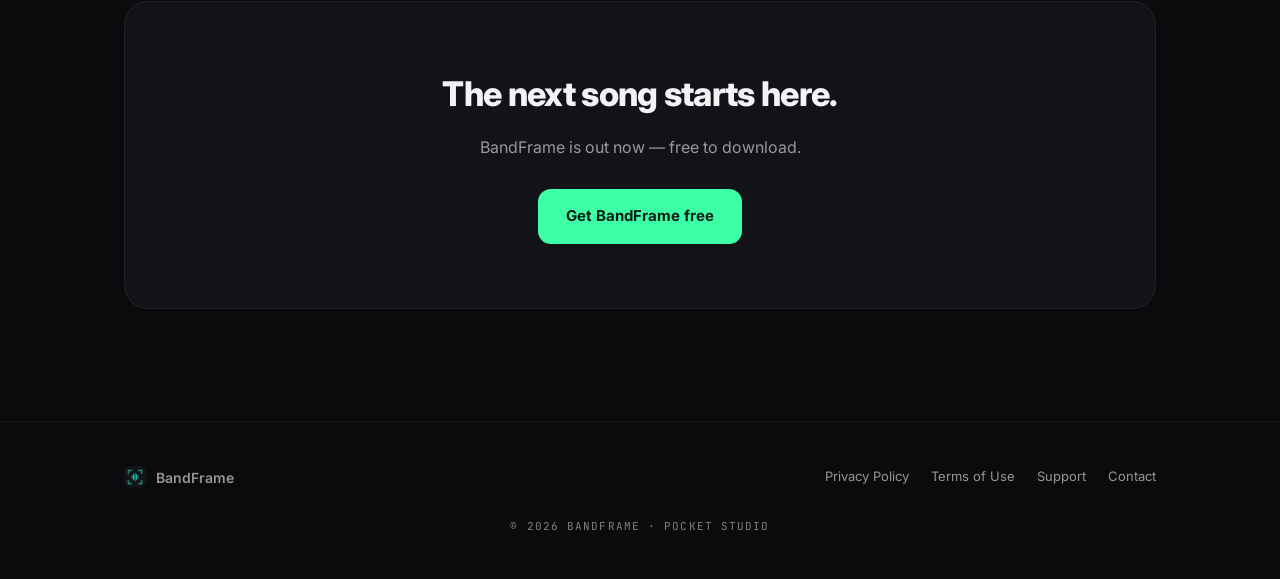
==== commit 1871aedd: "Use Apple's official App Store badge for the hero CTA Swap the custom neon button carrying the Apple" ====
--- a/index.html
+++ b/index.html
@@ -47,11 +47,8 @@
         your bandmates into the project — all in one place.
       </p>
       <div class="hero-ctas">
-        <a class="btn-primary" id="download" href="https://apps.apple.com/app/id6775601316" target="_blank" rel="noopener">
-          <svg class="btn-apple" viewBox="0 0 24 24" aria-hidden="true">
-            <path d="M17.05 20.28c-.98.95-2.05.8-3.08.35-1.09-.46-2.09-.48-3.24 0-1.44.62-2.2.44-3.06-.35C2.79 15.25 3.51 7.59 9.05 7.31c1.35.07 2.29.74 3.08.8 1.18-.24 2.31-.93 3.57-.84 1.51.12 2.65.72 3.4 1.8-3.12 1.87-2.38 5.98.48 7.13-.57 1.5-1.31 2.99-2.53 4.08zM12.03 7.25c-.15-2.23 1.66-4.07 3.74-4.25.29 2.58-2.34 4.5-3.74 4.25z" />
-          </svg>
-          Download on the App Store
+        <a class="btn-badge" id="download" href="https://apps.apple.com/app/id6775601316" target="_blank" rel="noopener">
+          <img src="/assets/app-store-badge.svg" alt="Download BandFrame on the App Store" />
         </a>
         <a class="btn-secondary" href="#features">See what's inside</a>
       </div>
@@ -195,12 +192,7 @@
         </div>
       </div>
       <div class="pricing-cta">
-        <a class="btn-primary" href="https://apps.apple.com/app/id6775601316" target="_blank" rel="noopener">
-          <svg class="btn-apple" viewBox="0 0 24 24" aria-hidden="true">
-            <path d="M17.05 20.28c-.98.95-2.05.8-3.08.35-1.09-.46-2.09-.48-3.24 0-1.44.62-2.2.44-3.06-.35C2.79 15.25 3.51 7.59 9.05 7.31c1.35.07 2.29.74 3.08.8 1.18-.24 2.31-.93 3.57-.84 1.51.12 2.65.72 3.4 1.8-3.12 1.87-2.38 5.98.48 7.13-.57 1.5-1.31 2.99-2.53 4.08zM12.03 7.25c-.15-2.23 1.66-4.07 3.74-4.25.29 2.58-2.34 4.5-3.74 4.25z" />
-          </svg>
-          Start your free trial
-        </a>
+        <a class="btn-primary" href="https://apps.apple.com/app/id6775601316" target="_blank" rel="noopener">Start your free trial</a>
       </div>
       <p class="pricing-note">
         Subscriptions auto-renew until cancelled and are billed through your app store account.
@@ -212,13 +204,8 @@
     <div class="wrap">
       <div class="cta-band">
         <h2>The next song starts here.</h2>
-        <p>BandFrame is out now on the App Store — free to download.</p>
-        <a class="btn-primary" href="https://apps.apple.com/app/id6775601316" target="_blank" rel="noopener">
-          <svg class="btn-apple" viewBox="0 0 24 24" aria-hidden="true">
-            <path d="M17.05 20.28c-.98.95-2.05.8-3.08.35-1.09-.46-2.09-.48-3.24 0-1.44.62-2.2.44-3.06-.35C2.79 15.25 3.51 7.59 9.05 7.31c1.35.07 2.29.74 3.08.8 1.18-.24 2.31-.93 3.57-.84 1.51.12 2.65.72 3.4 1.8-3.12 1.87-2.38 5.98.48 7.13-.57 1.5-1.31 2.99-2.53 4.08zM12.03 7.25c-.15-2.23 1.66-4.07 3.74-4.25.29 2.58-2.34 4.5-3.74 4.25z" />
-          </svg>
-          Download on the App Store
-        </a>
+        <p>BandFrame is out now — free to download.</p>
+        <a class="btn-primary" href="https://apps.apple.com/app/id6775601316" target="_blank" rel="noopener">Get BandFrame free</a>
       </div>
     </div>
   </section>
--- a/styles.css
+++ b/styles.css
@@ -152,12 +152,11 @@
   border-radius: 13px;
 }
 .btn-primary:hover { text-decoration: none; filter: brightness(1.08); }
-.btn-apple {
-  width: 17px;
-  height: 17px;
-  fill: currentColor;
-  margin-top: -2px;
-}
+/* Official Apple badge — artwork must not be recoloured or reproportioned.
+   Sized by height only so the supplied aspect ratio is preserved. */
+.btn-badge { display: inline-flex; align-items: center; }
+.btn-badge:hover { text-decoration: none; opacity: 0.85; }
+.btn-badge img { height: 52px; width: auto; display: block; }
 .btn-secondary {
   display: inline-flex;
   align-items: center;
